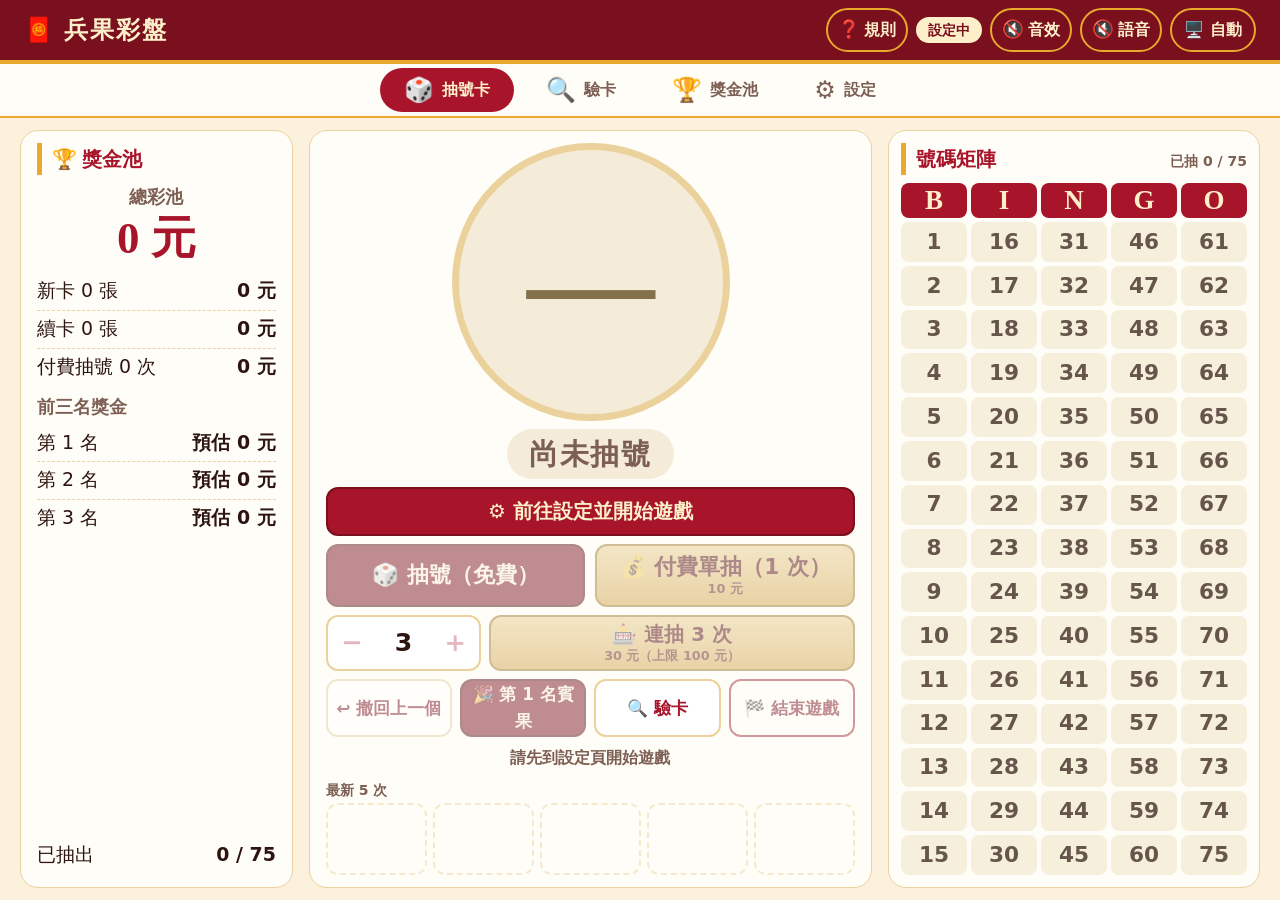
==== index.html @ cf6760c4 "Add files via upload" ====
<!DOCTYPE html>
<html lang="zh-Hant">
<head>
  <meta charset="UTF-8">
  <meta name="viewport" content="width=device-width, initial-scale=1, viewport-fit=cover">
  <meta name="theme-color" content="#8f1124">
  <title>兵果彩盤</title>
  <meta name="description" content="除夕家族聚會用的賓果彩盤：抽號、彩池與獎金一目了然，電視投屏即可使用。">
  <meta property="og:type" content="website">
  <meta property="og:title" content="兵果彩盤">
  <meta property="og:description" content="除夕家族聚會用的賓果彩盤：抽號、彩池與獎金一目了然。">
  <link rel="icon" href="data:image/svg+xml,%3Csvg xmlns=%27http://www.w3.org/2000/svg%27 viewBox=%270 0 100 100%27%3E%3Ctext y=%27.9em%27 font-size=%2790%27%3E%F0%9F%A7%A7%3C/text%3E%3C/svg%3E">
  <link rel="stylesheet" href="css/base.css">
  <link rel="stylesheet" href="css/components.css">
  <link rel="stylesheet" href="css/mobile.css">
  <link rel="stylesheet" href="css/desktop.css">
</head>
<body>
  <div id="boot" class="boot" role="status" aria-live="polite">
    <div class="boot-icon" aria-hidden="true">🧧</div>
    <p id="boot-text">載入中…</p>
  </div>

  <div id="file-warning" class="file-warning" hidden>
    請用 http 伺服器開啟本頁（例如 <code>npx serve</code> 或 <code>python -m http.server</code>），直接雙擊 index.html 無法載入模組。
  </div>

  <header class="app-header">
    <h1 class="brand">🧧 兵果彩盤</h1>
    <div class="header-right">
      <button id="receipt-btn" class="hdr-btn" type="button" hidden aria-label="查看結算收據"><span class="hdr-icon" aria-hidden="true">🧾</span><span class="hdr-text">收據</span></button>
      <button id="rules-btn" class="hdr-btn" type="button" aria-label="規則說明"><span class="hdr-icon" aria-hidden="true">❓</span><span class="hdr-text">規則</span></button>
      <span id="status-badge" class="status-badge" data-status="setup">設定中</span>
      <button id="sound-btn" class="hdr-btn" type="button" aria-pressed="false" aria-label="音效：關閉，點擊開啟"><span class="hdr-icon" aria-hidden="true">🔇</span><span class="hdr-text">音效</span></button>
      <button id="tts-btn" class="hdr-btn" type="button" aria-pressed="false" aria-label="語音：關閉，點擊開啟"><span class="hdr-icon" aria-hidden="true">🔇</span><span class="hdr-text">語音</span></button>
      <button id="layout-btn" class="layout-btn" type="button">🖥️ 自動</button>
    </div>
  </header>

  <main class="app-main">
    <section data-panel="draw" class="panel-draw" aria-label="抽號卡" hidden>
      <div class="col col-center" id="draw-root"></div>
      <div class="col col-left" id="pool-root"></div>
      <div class="col col-right" id="board-root"></div>
    </section>

    <section data-panel="check" aria-label="驗卡" hidden>
      <div id="check-root"></div>
    </section>

    <section data-panel="prize" aria-label="獎金池" hidden>
      <div id="prize-root"></div>
    </section>

    <section data-panel="settings" aria-label="設定" hidden>
      <div id="settings-root"></div>
    </section>
  </main>

  <nav id="tab-bar" class="tab-bar" role="tablist" aria-label="主選單"></nav>

  <noscript><p class="file-warning">本頁需要啟用 JavaScript。</p></noscript>
  <script>
    if (location.protocol === 'file:') document.getElementById('file-warning').hidden = false;
    // 載入狀態：main.js 啟動後會移除 #boot；逾時仍未啟動就提示可能的原因
    setTimeout(function () {
      var boot = document.getElementById('boot');
      if (boot && !boot.hidden) {
        document.getElementById('boot-text').textContent = '載入失敗，請用 http 伺服器開啟並重新整理頁面。';
        boot.classList.add('is-failed');
      }
    }, 6000);
  </script>
  <script type="module" src="js/main.js"></script>
</body>
</html>
---- css/base.css ----
/* 基礎：reset、色票與字級變數 */
:root {
  --red-900: #7a0f1d;
  --red-700: #a8142a;
  --red-500: #d12a3c;
  --gold-500: #e8a92c;
  --gold-300: #f6cf74;
  --gold-100: #fcefc9;
  --paper: #fbf1dc;
  --card: #fffdf7;
  --ink: #2e1410;
  --muted: #7d5f54;
  --line: #ebd29c;
  --ok: #1f7a4d;
  --teal-700: #1f6270; /* 重複號碼 */
  --teal-500: #2a7a86;
  --brown-700: #4a3a34; /* 銘謝惠顧 */

  --radius-lg: 18px;
  --radius-md: 12px;
  --tap: 48px; /* 最小點擊區 */

  --fs-sm: 0.875rem;
  --fs-md: 1rem;
  --fs-lg: 1.25rem;
  --fs-xl: 1.5rem;

  --font-body: "Noto Sans TC", "PingFang TC", "Microsoft JhengHei", system-ui, sans-serif;
  --font-brand: "Noto Serif TC", "Songti TC", "PMingLiU", serif;
}

*, *::before, *::after { box-sizing: border-box; }

html { -webkit-text-size-adjust: 100%; }

body {
  margin: 0;
  background: var(--paper);
  color: var(--ink);
  font-family: var(--font-body);
  font-size: var(--fs-md);
  line-height: 1.6;
  -webkit-tap-highlight-color: transparent;
}

h1, h2, h3, p { margin: 0; }
button, input { font: inherit; color: inherit; }
button { cursor: pointer; }
[hidden] { display: none !important; }

:focus-visible { outline: 3px solid var(--gold-500); outline-offset: 2px; }

@media (prefers-reduced-motion: reduce) {
  * { transition: none !important; animation: none !important; }
}
---- css/components.css ----
/* 元件：卡片、欄位、按鈕、開關、彈窗、提示 */
.card {
  background: var(--card);
  border: 1px solid var(--line);
  border-radius: var(--radius-lg);
  padding: 16px;
  margin-bottom: 14px;
}
.card-title {
  font-size: var(--fs-lg);
  font-family: var(--font-brand);
  font-weight: 700;
  color: var(--red-700);
  margin-bottom: 8px;
  padding-left: 10px;
  border-left: 5px solid var(--gold-500);
}
.card-note { background: var(--gold-100); }
.card-action { background: transparent; border: 0; padding: 0; margin-bottom: 14px; }
.card-action .field-hint { text-align: center; margin-top: 6px; }

/* 欄位 */
.field { margin-top: 14px; }
.field-label {
  display: flex; align-items: center; gap: 8px;
  font-weight: 600; margin-bottom: 6px;
}
.field-hint { font-size: var(--fs-sm); color: var(--muted); margin-top: 4px; }
.field-error { font-size: var(--fs-sm); color: var(--red-500); font-weight: 600; min-height: 0; }
.field-error:not(:empty) { margin-top: 4px; }
.lock-tag {
  font-size: var(--fs-sm); font-weight: 600; color: var(--muted);
  background: #efe3c6; border-radius: 999px; padding: 0 8px;
}

.input {
  width: 100%; min-height: var(--tap);
  padding: 8px 12px;
  background: #fff; border: 2px solid var(--line); border-radius: var(--radius-md);
  font-size: var(--fs-lg); font-variant-numeric: tabular-nums;
}
.input:focus { border-color: var(--red-500); outline: none; }
.input:disabled, .is-locked .input {
  background: #efe9dc; color: #8a7a70; border-style: dashed; cursor: not-allowed;
}

/* 獎金比例 */
.ratio-row { display: flex; align-items: center; gap: 8px; }
.ratio-row .input { text-align: center; min-width: 0; }
.ratio-colon { font-size: var(--fs-xl); font-weight: 700; color: var(--muted); }
.ratio-foot { display: flex; align-items: center; justify-content: space-between; gap: 8px; margin-top: 8px; }
.ratio-sum { font-weight: 700; color: var(--ok); }
.ratio-sum.is-bad { color: var(--red-500); }

/* 開關 */
.switch-row {
  display: flex; align-items: center; justify-content: space-between; gap: 12px;
  min-height: var(--tap); margin-top: 14px; cursor: pointer;
}
.switch-text { display: flex; flex-direction: column; }
.switch-text strong { display: flex; align-items: center; gap: 8px; }
.switch-text small { color: var(--muted); font-size: var(--fs-sm); }
.switch {
  appearance: none; -webkit-appearance: none; flex: none;
  position: relative; width: 56px; height: 32px; margin: 0;
  background: #cdbfa8; border-radius: 999px; transition: background .15s; cursor: inherit;
}
.switch::after {
  content: ""; position: absolute; top: 3px; left: 3px;
  width: 26px; height: 26px; border-radius: 50%; background: #fff; transition: transform .15s;
}
.switch:checked { background: var(--red-500); }
.switch:checked::after { transform: translateX(24px); }
.switch:disabled { opacity: .55; }
.switch-row.is-locked { cursor: not-allowed; }

/* 按鈕 */
.btn {
  display: inline-flex; align-items: center; justify-content: center; gap: 6px;
  min-height: var(--tap); padding: 0 20px;
  border: 2px solid transparent; border-radius: var(--radius-md);
  font-size: var(--fs-lg); font-weight: 700;
}
.btn:active { transform: translateY(1px); }
.btn:disabled { opacity: .5; filter: grayscale(.35); cursor: not-allowed; }
.btn:disabled:active { transform: none; }
.btn-block { width: 100%; }
.btn-small { font-size: var(--fs-md); min-height: var(--tap); padding: 0 14px; }
.btn-primary { background: var(--red-700); color: var(--gold-100); border-color: var(--red-900); }
.btn-secondary { background: #fff; color: var(--red-700); border-color: var(--line); }
.btn-danger { background: var(--red-500); color: #fff; border-color: var(--red-900); }
.btn-danger-outline { background: transparent; color: var(--red-700); border-color: var(--red-500); }

/* 彈窗 */
.modal-overlay {
  position: fixed; inset: 0; z-index: 100;
  display: flex; align-items: center; justify-content: center; padding: 20px;
  background: rgba(46, 20, 16, .6);
}
.modal {
  width: 100%; max-width: 380px;
  background: var(--card); border: 2px solid var(--gold-500); border-radius: var(--radius-lg);
  padding: 20px;
}
.modal-title { font-family: var(--font-brand); font-size: var(--fs-xl); color: var(--red-700); }
.modal-message { margin: 8px 0 18px; }
.modal-actions { display: flex; gap: 10px; }
.modal-actions .btn { flex: 1; padding: 0 8px; }

/* 提示 */
#toast-root {
  position: fixed; left: 0; right: 0; z-index: 200;
  bottom: calc(84px + env(safe-area-inset-bottom));
  display: flex; flex-direction: column; align-items: center; gap: 8px; pointer-events: none;
}
.toast {
  max-width: calc(100% - 32px); padding: 10px 16px; border-radius: 999px;
  background: var(--ink); color: #fff; font-weight: 600; font-size: var(--fs-sm);
}
.toast-error { background: var(--red-700); }

/* 佔位畫面 */
.placeholder { text-align: center; padding: 48px 16px; }
.placeholder-icon { font-size: 3rem; line-height: 1.2; }
.placeholder-title { font-family: var(--font-brand); font-size: var(--fs-xl); font-weight: 700; color: var(--red-700); }
.placeholder-note { color: var(--muted); }

/* 共用（獎金池分頁使用） */
.draw-card { text-align: center; }
.ball-caption { font-weight: 700; color: var(--muted); }
.stat-row { display: flex; flex-wrap: wrap; justify-content: center; gap: 6px 14px; margin-top: 10px; font-size: var(--fs-sm); font-weight: 600; }
.btn-row { display: flex; align-items: center; gap: 8px; margin-top: 10px; }
.btn-row .btn { flex: 1; padding: 0 8px; font-size: var(--fs-md); }
.batch-input { width: 80px; flex: none; text-align: center; }
.batch-label { font-weight: 600; }
.history-list { list-style: none; margin: 0; padding: 0; max-height: 40vh; overflow-y: auto; }
.history-item { display: flex; align-items: center; gap: 10px; min-height: 40px; border-bottom: 1px dashed var(--line); }
.history-seq { color: var(--muted); min-width: 3em; font-variant-numeric: tabular-nums; }
.history-repeat strong, .history-blank strong { color: var(--muted); }

/* 獎金池（階段 3 簡易版） */
.pool-amount { font-family: var(--font-brand); font-size: 2.5rem; font-weight: 900; color: var(--red-700); line-height: 1.3; }
.prize-row { display: flex; justify-content: space-between; align-items: center; min-height: 44px; border-bottom: 1px dashed var(--line); font-size: var(--fs-lg); }
.prize-row:last-child { border-bottom: 0; }
.sub-title { font-size: var(--fs-md); color: var(--muted); margin-top: 14px; }

/* ===== 階段 4：抽號卡 ===== */
.draw-panel {
  display: flex; flex-direction: column; gap: 12px;
  background: var(--card); border: 1px solid var(--line); border-radius: var(--radius-lg);
  padding: 16px; margin-bottom: 14px; min-height: 0;
}

/* 大號碼區：stage 為尺寸容器，球的直徑 = 容器短邊 */
.stage {
  display: grid; place-items: center;
  height: min(64vw, 280px);
  container-type: size;
}
.ball-xl {
  width: 40vmin; height: 40vmin; /* 不支援容器單位時的備援 */
  display: flex; flex-direction: column; align-items: center; justify-content: center;
  border-radius: 50%; border: 6px solid var(--red-700);
  font-family: var(--font-brand); font-weight: 900; color: var(--red-900);
  font-size: 20vmin; line-height: 1;
  background: radial-gradient(circle at 35% 30%, #fff6d6, var(--gold-300) 60%, var(--gold-500));
  box-shadow: 0 6px 0 var(--red-900), 0 0 28px rgba(232, 169, 44, .55);
  user-select: none;
}
@supports (container-type: size) {
  .ball-xl {
    --d: min(100cqw, 100cqh);
    width: var(--d); height: var(--d);
    font-size: calc(var(--d) * .46);
    border-width: calc(var(--d) * .028);
  }
}
.ball-letter { font-size: .3em; letter-spacing: .12em; color: var(--red-700); line-height: 1; margin-bottom: .04em; }
.ball-num { line-height: .95; font-variant-numeric: tabular-nums; }
.ball-word { font-size: .5em; line-height: 1.2; letter-spacing: .06em; text-align: center; }

.ball-xl[data-kind="none"] { background: #f4ecd9; border-color: var(--line); color: #85704c; box-shadow: none; }
/* 重複號碼：青藍色＋虛線外框，與新號明顯不同 */
.ball-xl[data-kind="repeat"] {
  background: radial-gradient(circle at 35% 30%, #e9f6f8, #a5d3da 60%, #5aa3ae);
  border-color: var(--teal-700); border-style: dashed; color: #124852;
  box-shadow: 0 6px 0 var(--teal-700), 0 0 24px rgba(42, 122, 134, .4);
}
.ball-xl[data-kind="repeat"] .ball-letter { color: var(--teal-700); }
/* 銘謝惠顧：深褐色，不顯示號碼 */
.ball-xl[data-kind="blank"] {
  background: radial-gradient(circle at 35% 30%, #86746b, var(--brown-700) 70%);
  border-color: var(--ink); color: #f6e7cf;
  box-shadow: 0 6px 0 var(--ink), 0 0 20px rgba(46, 20, 16, .35);
}
.ball-xl { will-change: transform; }
.ball-xl.is-pop { animation: ball-pop .75s cubic-bezier(.25, 1, .4, 1); }
@keyframes ball-pop { /* 翻牌（繞 Y 軸）＋彈跳 */
  0% { transform: perspective(700px) rotateY(-90deg) scale(.55); opacity: .2; }
  50% { transform: perspective(700px) rotateY(10deg) scale(1.14); opacity: 1; }
  72% { transform: perspective(700px) rotateY(-4deg) scale(.95); }
  88% { transform: perspective(700px) rotateY(0) scale(1.03); }
  100% { transform: none; opacity: 1; }
}

.ball-caption-xl {
  align-self: center; padding: 2px 22px; border-radius: 999px; white-space: nowrap;
  font-size: 1.25rem; font-weight: 900; letter-spacing: .06em;
  color: var(--muted); background: #f4ecd9;
}
.ball-caption-xl[data-kind="new"] { color: var(--red-900); background: var(--gold-300); }
.ball-caption-xl[data-kind="repeat"] { color: #fff; background: var(--teal-700); }
.ball-caption-xl[data-kind="blank"] { color: #f6e7cf; background: var(--brown-700); }

.draw-actions { display: grid; grid-template-columns: 1fr; gap: 10px; }
.btn-xl {
  flex-direction: column; gap: 0; line-height: 1.25;
  min-height: 72px; font-size: 1.35rem; padding: 6px 12px;
}
.btn-gold { background: linear-gradient(var(--gold-300), var(--gold-500)); color: var(--red-900); border-color: #b57d10; }
.btn-sub { font-size: .8rem; font-weight: 600; opacity: .85; }
.draw-hint { min-height: 1.6em; text-align: center; font-weight: 700; color: var(--muted); }
.draw-hint.is-warn { color: var(--red-500); }

/* 走馬燈：最新在最左，固定 5 格 */
.ticker-title { font-size: var(--fs-sm); font-weight: 700; color: var(--muted); margin-bottom: 4px; }
.ticker { display: grid; grid-template-columns: repeat(5, minmax(0, 1fr)); gap: 6px; }
.chip {
  display: flex; flex-direction: column; align-items: center; justify-content: center; gap: 1px;
  min-height: clamp(70px, 10vh, 120px); padding: 4px 2px; text-align: center;
  background: #fff; border: 2px solid var(--line); border-radius: var(--radius-md);
}
.chip-num { font-family: var(--font-brand); font-weight: 900; font-size: clamp(1.25rem, 3.4vh, 2.6rem); line-height: 1.1; color: var(--red-900); font-variant-numeric: tabular-nums; }
.chip-tag { font-size: .8rem; font-weight: 700; color: var(--muted); white-space: nowrap; }
.chip-paid { font-size: .76rem; font-weight: 700; padding: 0 6px; border-radius: 999px; background: var(--gold-300); color: var(--red-900); }
.chip-new { background: var(--gold-100); border-color: var(--gold-500); }
.chip-repeat { background: #e3f1f3; border-color: var(--teal-500); border-style: dashed; }
.chip-repeat .chip-num, .chip-repeat .chip-tag { color: var(--teal-700); }
.chip-blank { background: var(--brown-700); border-color: var(--ink); }
.chip-blank .chip-num, .chip-blank .chip-tag { color: #f6e7cf; }
.chip.is-newest { border-color: var(--red-700); border-width: 3px; box-shadow: 0 0 0 3px rgba(209, 42, 60, .18); }
.chip.is-fresh { animation: chip-in .4s ease-out; }
.chip.is-empty { background: transparent; border-style: dashed; opacity: .45; }
@keyframes chip-in {
  from { transform: translateX(-28px); opacity: 0; }
  to { transform: none; opacity: 1; }
}

/* 獎金池（手機分頁與電腦左欄共用） */
.prize-card { margin-bottom: 14px; }
.pool-label { font-weight: 700; color: var(--muted); text-align: center; }
.pool-main { text-align: center; padding: 4px 0 8px; }
.pool-amount-xl { font-size: clamp(2rem, 6vh, 4rem); word-break: keep-all; }
.pr-group { margin-top: 4px; }
.pr-row {
  display: flex; flex-wrap: wrap; justify-content: space-between; align-items: baseline; column-gap: 8px;
  min-height: 36px; padding: 2px 0; border-bottom: 1px dashed var(--line); font-size: var(--fs-md);
}
.pr-group .pr-row:last-child { border-bottom: 0; }
.pr-value { font-variant-numeric: tabular-nums; margin-left: auto; }
.pr-row.is-declared { color: var(--red-700); }
.pr-row.is-merged { color: var(--muted); }
.pr-foot { margin-top: 6px; }
.prize-card .sub-title { margin-top: 10px; font-weight: 700; }

/* 右欄：1~75 矩陣 */
.board-wrap {
  background: var(--card); border: 1px solid var(--line); border-radius: var(--radius-lg);
  padding: 12px; margin-bottom: 14px; display: flex; flex-direction: column; min-height: 0;
}
.board-title { display: flex; align-items: baseline; justify-content: space-between; gap: 8px; font-size: var(--fs-lg); font-family: var(--font-brand); color: var(--red-700); margin-bottom: 8px; padding-left: 10px; border-left: 5px solid var(--gold-500); }
.board {
  display: grid; grid-template-columns: repeat(5, minmax(0, 1fr));
  grid-template-rows: auto repeat(15, 36px); gap: 4px; flex: 1; min-height: 0;
}
.board-head {
  display: flex; align-items: center; justify-content: center;
  background: var(--red-700); color: var(--gold-100); border-radius: 8px;
  font-family: var(--font-brand); font-weight: 900; font-size: var(--fs-xl); line-height: 1.5;
}
.board-cell {
  display: flex; align-items: center; justify-content: center;
  border-radius: 8px; border: 2px solid transparent;
  background: #f6efdc; color: #66554a; font-weight: 700; font-size: var(--fs-md);
  font-variant-numeric: tabular-nums;
}
.board-cell.is-drawn {
  background: linear-gradient(var(--gold-300), var(--gold-500)); color: var(--red-900);
  border-color: #b57d10; font-weight: 900;
}
.board-cell.is-latest {
  position: relative; z-index: 1; transform: scale(1.18);
  border-color: var(--red-700); background: var(--red-700); color: #fff;
  animation: latest-pulse 1s ease-in-out infinite alternate;
}
.board-cell.is-repeat { outline: 3px dashed var(--teal-500); outline-offset: 1px; }
@keyframes latest-pulse {
  from { box-shadow: 0 0 0 0 rgba(209, 42, 60, .55); }
  to { box-shadow: 0 0 14px 4px rgba(209, 42, 60, .55); }
}

/* ===== 階段 5：連抽、操作列、彈窗內元件、驗卡 ===== */
.batch-row { display: grid; grid-template-columns: auto 1fr; gap: 8px; align-items: stretch; }
.stepper {
  display: flex; align-items: center; background: #fff;
  border: 2px solid var(--line); border-radius: var(--radius-md); overflow: hidden;
}
.stepper button {
  width: 48px; min-height: 48px; height: 100%; border: 0; background: transparent;
  font-size: 1.6rem; font-weight: 900; color: var(--red-700); line-height: 1;
}
.stepper button:active:not(:disabled) { background: var(--gold-100); }
.stepper button:disabled { opacity: .3; cursor: not-allowed; }
.stepper-value { min-width: 2.2em; text-align: center; font-size: 1.5rem; font-weight: 900; font-variant-numeric: tabular-nums; }
.btn-batch { flex-direction: column; gap: 0; line-height: 1.25; min-height: 56px; font-size: 1.15rem; padding: 4px 8px; }
.draw-tools { display: grid; grid-template-columns: 1fr 1fr; gap: 8px; }
.btn-tool { min-height: 52px; font-size: 1rem; padding: 0 8px; }
.draw-tools .btn-end { grid-column: 1 / -1; }
.btn-check-modal { display: none; } /* 手機已有「驗卡」分頁；電腦版才在抽號頁提供彈窗 */

.modal-body { margin: 8px 0 18px; }
.modal-wide { max-width: 560px; }
.rank-registered { list-style: none; margin: 0 0 10px; padding: 0; font-weight: 600; color: var(--red-700); }
.rank-registered li { padding: 2px 0; }

.check-form { display: flex; gap: 8px; align-items: center; }
.check-input { flex: 1; min-width: 0; }
.check-summary { margin-top: 10px; font-weight: 700; color: var(--red-700); min-height: 1.6em; }
.check-list { list-style: none; margin: 6px 0 0; padding: 0; max-height: 50vh; overflow-y: auto; }
.check-empty { color: var(--muted); padding: 10px 0; }
.check-row {
  display: flex; align-items: center; gap: 10px; min-height: 48px; padding: 4px 10px; margin-bottom: 6px;
  border-radius: var(--radius-md); border: 2px solid var(--line); background: #fff;
}
.check-icon { font-size: 1.3rem; }
.check-num { font-family: var(--font-brand); font-size: 1.4rem; min-width: 3.4em; font-variant-numeric: tabular-nums; }
.check-text { font-weight: 600; }
.check-row.is-hit { background: var(--gold-100); border-color: var(--gold-500); }
.check-row.is-miss { color: var(--muted); }
.check-row.is-invalid { background: #fdeaea; border-color: var(--red-500); color: var(--red-700); }

/* ===== 階段 6：標題列開關、動畫、慶祝、載入狀態 ===== */
.hdr-btn {
  display: inline-flex; align-items: center; justify-content: center; gap: 4px;
  min-width: 44px; min-height: 40px; padding: 0 10px; border-radius: 999px; white-space: nowrap;
  border: 2px solid var(--gold-500); background: transparent; color: var(--gold-100);
  font-size: var(--fs-sm); font-weight: 700;
}
.hdr-btn:active { background: rgba(232, 169, 44, .25); }
.hdr-btn[data-on="true"] { background: var(--gold-500); color: var(--red-900); }
.hdr-icon { font-size: 1.1rem; line-height: 1; }

/* 矩陣：已抽數量與最新一顆的閃爍 */
.board-count { font-family: var(--font-body); font-size: var(--fs-sm); font-weight: 700; color: var(--muted); font-variant-numeric: tabular-nums; }
.board-cell.is-flash { position: relative; z-index: 2; animation: cell-flash .3s ease-in-out 4; }
.board-cell.is-latest.is-flash { animation: cell-flash .3s ease-in-out 4, latest-pulse 1s ease-in-out 1.2s infinite alternate; }
@keyframes cell-flash {
  0%, 100% { transform: scale(1.18); background: var(--red-700); color: #fff; }
  50% { transform: scale(1.42); background: #fff; color: var(--red-700); box-shadow: 0 0 18px 6px rgba(255, 255, 255, .9); }
}

/* 空狀態：尚未開始時的前往設定按鈕 */
.btn-goto { min-height: 56px; }

/* 賓果慶祝：紅包與彩帶（只用 transform／opacity，連抽時也不卡） */
.celebrate { position: fixed; inset: 0; z-index: 150; pointer-events: none; overflow: hidden; }
.celebrate-banner {
  position: absolute; left: 50%; top: 36%; transform: translate(-50%, -50%);
  display: flex; flex-direction: column; align-items: center; gap: 2px;
  max-width: calc(100vw - 32px); padding: .25em 1.1em; border-radius: 28px; text-align: center;
  background: linear-gradient(var(--gold-300), var(--gold-500)); color: var(--red-900);
  border: 4px solid var(--red-700); box-shadow: 0 8px 0 var(--red-900), 0 0 48px rgba(232, 169, 44, .85);
  font-family: var(--font-brand); line-height: 1.25;
  animation: banner-in .6s cubic-bezier(.2, 1.4, .4, 1) both, banner-out .4s ease-in 3.7s forwards;
}
.celebrate-banner strong { font-size: clamp(1.8rem, 7vw, 4.5rem); font-weight: 900; letter-spacing: .06em; }
.celebrate-banner small { font-size: clamp(1rem, 2.8vw, 1.8rem); font-weight: 700; }
.celebrate.is-static .celebrate-banner { animation: none; }
@keyframes banner-in { from { transform: translate(-50%, -50%) scale(.3); opacity: 0; } to { transform: translate(-50%, -50%) scale(1); opacity: 1; } }
@keyframes banner-out { to { transform: translate(-50%, -50%) scale(.9); opacity: 0; } }

.confetti { position: absolute; top: -5vh; left: var(--x); width: 10px; height: 16px; will-change: transform; animation: confetti-fall var(--dur) linear var(--delay) both; }
.confetti.c0 { background: #d12a3c; }
.confetti.c1 { background: #e8a92c; }
.confetti.c2 { background: #fcefc9; }
.confetti.c3 { background: #f6cf74; }
.confetti.c4 { background: #ffffff; border-radius: 50%; width: 12px; height: 12px; }
@keyframes confetti-fall {
  from { transform: translate3d(0, 0, 0) rotate(0); }
  to { transform: translate3d(0, 112vh, 0) rotate(var(--rot)); }
}
.envelope { position: absolute; top: -12vh; left: var(--x); font-size: clamp(2rem, 4.5vw, 3.4rem); will-change: transform; animation: envelope-fall var(--dur) ease-in var(--delay) both; }
@keyframes envelope-fall {
  0% { transform: translate3d(0, 0, 0) rotate(-14deg); }
  50% { transform: translate3d(2vw, 55vh, 0) rotate(14deg); }
  100% { transform: translate3d(-2vw, 118vh, 0) rotate(-14deg); }
}

/* 載入狀態 */
.boot {
  position: fixed; inset: 0; z-index: 300; display: flex; flex-direction: column; align-items: center; justify-content: center; gap: 12px;
  background: var(--paper); color: var(--red-700); font-family: var(--font-brand); font-size: var(--fs-lg); font-weight: 700; text-align: center; padding: 24px;
}
.boot-icon { font-size: 4rem; line-height: 1; animation: boot-spin 1.2s ease-in-out infinite; }
.boot.is-failed .boot-icon { animation: none; opacity: .6; }
@keyframes boot-spin { 0%, 100% { transform: perspective(300px) rotateY(0); } 50% { transform: perspective(300px) rotateY(180deg); } }

/* ===== 階段 7：結算收據、規則說明、列印 ===== */
.receipt-overlay {
  position: fixed; inset: 0; z-index: 90; display: flex; flex-direction: column;
  background: var(--paper);
}
.receipt-scroll { flex: 1; overflow-y: auto; padding: 16px 14px; }
.receipt {
  max-width: 560px; margin: 0 auto; padding: 22px 20px;
  background: var(--card); border: 3px double var(--gold-500); border-radius: var(--radius-lg);
}
.rc-title { font-family: var(--font-brand); font-size: 1.8rem; color: var(--red-700); text-align: center; }
.rc-sub { text-align: center; color: var(--muted); font-size: var(--fs-sm); margin: 4px 0 14px; }
.rc-sec { padding: 12px 0; border-top: 2px dashed var(--line); }
.rc-h { font-size: var(--fs-lg); color: var(--red-900); margin-bottom: 6px; }
.rc-total { display: flex; justify-content: space-between; align-items: baseline; font-size: var(--fs-xl); margin-bottom: 6px; }
.rc-total strong { font-size: 2rem; color: var(--red-700); font-variant-numeric: tabular-nums; }
.rc-row { display: flex; justify-content: space-between; gap: 12px; padding: 5px 0; font-size: var(--fs-lg); }
.rc-value { font-variant-numeric: tabular-nums; white-space: nowrap; }
.rc-row.is-prize .rc-value { color: var(--red-700); }
.rc-row.is-none { color: var(--muted); }
.rc-row.is-sum { border-top: 1px solid var(--line); margin-top: 4px; padding-top: 8px; }
.receipt-actions {
  display: flex; flex-wrap: wrap; gap: 8px; justify-content: center;
  padding: 10px 12px calc(10px + env(safe-area-inset-bottom));
  background: var(--card); border-top: 2px solid var(--gold-500);
}
.receipt-actions .btn { flex: 1 1 140px; padding: 0 10px; }

.rules-sec { margin-bottom: 12px; }
.rules-h { font-size: var(--fs-lg); color: var(--red-700); }
.rules-sec p { margin-top: 3px; }
.rules-note { padding: 10px 12px; background: var(--gold-100); border-radius: var(--radius-md); font-weight: 700; color: var(--red-900); }
.modal-wide .modal-body { max-height: 60vh; overflow-y: auto; }

@media print {
  @page { margin: 12mm; }
  body { background: #fff; }
  body > *:not(.receipt-overlay) { display: none !important; }
  .receipt-overlay { position: static; display: block; background: #fff; }
  .receipt-scroll { overflow: visible; padding: 0; }
  .receipt { max-width: none; border: 2px solid #000; break-inside: avoid; }
  .receipt-actions { display: none !important; }
  .rc-row, .rc-total { font-size: 14pt; }
  .rc-title { font-size: 22pt; }
}
---- css/mobile.css ----
/* 手機 App 風格：頂部標題列、內容區、底部固定 4 分頁 */
.app-header {
  position: sticky; top: 0; z-index: 20;
  display: flex; align-items: center; justify-content: space-between;
  padding: calc(10px + env(safe-area-inset-top)) 16px 10px;
  background: var(--red-900); color: var(--gold-100);
  border-bottom: 4px solid var(--gold-500);
}
.brand { font-family: var(--font-brand); font-size: var(--fs-lg); font-weight: 900; letter-spacing: .08em; }
.status-badge {
  font-size: var(--fs-sm); font-weight: 700;
  padding: 2px 12px; border-radius: 999px;
  background: var(--gold-100); color: var(--red-900);
}
.status-badge[data-status="playing"] { background: var(--gold-500); }
.status-badge[data-status="ended"] { background: #cdbfa8; }

.app-main {
  max-width: 640px; margin: 0 auto;
  padding: 14px 14px calc(88px + env(safe-area-inset-bottom));
}

.tab-bar {
  position: fixed; left: 0; right: 0; bottom: 0; z-index: 30;
  display: grid; grid-template-columns: repeat(4, 1fr);
  padding-bottom: env(safe-area-inset-bottom);
  background: var(--card); border-top: 2px solid var(--gold-500);
}
.tab-btn {
  display: flex; flex-direction: column; align-items: center; justify-content: center; gap: 2px;
  min-height: 64px; padding: 6px 0;
  background: transparent; border: 0; color: var(--muted);
}
.tab-icon { font-size: 1.5rem; line-height: 1; }
.tab-label { font-size: var(--fs-sm); font-weight: 600; }
.tab-btn.is-active { color: var(--red-700); background: var(--gold-100); box-shadow: inset 0 3px 0 var(--red-700); }

.file-warning {
  margin: 0; padding: 12px 16px; background: var(--gold-300); color: var(--red-900); font-weight: 600;
}

.header-right { display: flex; align-items: center; gap: 8px; }
.layout-btn {
  min-height: 40px; padding: 0 12px; border-radius: 999px; white-space: nowrap;
  border: 2px solid var(--gold-500); background: transparent; color: var(--gold-100);
  font-size: var(--fs-sm); font-weight: 700;
}
.layout-btn:active { background: rgba(232, 169, 44, .25); }

/* 抽號分頁（手機）：抽號卡 → 矩陣，單欄往下排；獎金池在自己的分頁（左欄只在電腦版顯示） */
.panel-draw { display: flex; flex-direction: column; }
.col-center { order: 1; }
.col-left { display: none; }
.col-right { order: 2; }

/* 窄螢幕：標題列單行不換行；開關改為「圖示＋小字」直式排列 */
.brand, .status-badge { white-space: nowrap; }
@media (max-width: 520px) {
  .app-header { padding-left: 10px; padding-right: 10px; }
  .brand { font-size: 1.05rem; letter-spacing: .03em; }
  .header-right { gap: 5px; }
  .hdr-btn { flex-direction: column; gap: 0; padding: 0 6px; line-height: 1.1; }
  .hdr-text { font-size: .62rem; }
  .layout-btn { padding: 0 9px; }
  .status-badge { padding: 0 8px; font-size: .75rem; }
}
/* 更窄（≤400px）：狀態徽章縮成兩個字，完整文字仍保留給讀屏軟體 */
@media (max-width: 400px) {
  .status-badge { font-size: 0; padding: 0 8px; }
  .status-badge::before { font-size: .75rem; content: '設定'; }
  .status-badge[data-status="playing"]::before { content: '進行'; }
  .status-badge[data-status="ended"]::before { content: '結束'; }
}

/* 階段 7：頂部按鈕變多（規則、收據），≤430px 時按鈕列移到標題下方，避免橫向溢出 */
@media (max-width: 430px) {
  .app-header { flex-wrap: wrap; row-gap: 6px; }
  .header-right { width: 100%; justify-content: space-between; }
}
---- css/desktop.css ----
/* 電腦三欄免滾動版面：html[data-layout="desktop"]（由 layout-switch.js 設定）。
   ≥1024px 的「自動」模式、或手動選「電腦」時生效；整頁高度鎖在 100vh 內。 */
html[data-layout="desktop"] body {
  display: grid;
  grid-template-rows: auto auto minmax(0, 1fr);
  grid-template-areas: "hd" "nav" "mn";
  height: 100vh; height: 100dvh; overflow: hidden;
}
html[data-layout="desktop"] .app-header { grid-area: hd; position: static; padding: 8px 24px; }
html[data-layout="desktop"] .brand { font-size: var(--fs-xl); }

/* 分頁列移到上方，改橫向 */
html[data-layout="desktop"] .tab-bar {
  grid-area: nav; position: static; z-index: auto;
  display: flex; justify-content: center; gap: 8px;
  padding: 4px 16px; border-top: 0; border-bottom: 2px solid var(--gold-500);
}
html[data-layout="desktop"] .tab-btn {
  flex-direction: row; gap: 8px; min-height: 44px; padding: 0 24px; border-radius: 999px;
}
html[data-layout="desktop"] .tab-btn.is-active { background: var(--red-700); color: var(--gold-100); box-shadow: none; }
html[data-layout="desktop"] .tab-label { font-size: var(--fs-md); }

html[data-layout="desktop"] .app-main {
  grid-area: mn; max-width: none; margin: 0; padding: 12px 20px; min-height: 0; overflow: hidden;
}
html[data-layout="desktop"] #toast-root { bottom: 24px; }

/* 抽號分頁：左 獎金池｜中 大號碼＋走馬燈｜右 矩陣 */
html[data-layout="desktop"] .panel-draw {
  display: grid; height: 100%; gap: 16px;
  grid-template-columns: minmax(220px, 22%) minmax(0, 1fr) minmax(300px, 30%);
  grid-template-areas: "left center right";
}
html[data-layout="desktop"] .col { min-height: 0; order: 0; }
html[data-layout="desktop"] .col-left { grid-area: left; display: block; }
html[data-layout="desktop"] .col-center { grid-area: center; }
html[data-layout="desktop"] .col-right { grid-area: right; }

html[data-layout="desktop"] .draw-panel,
html[data-layout="desktop"] .board-wrap,
html[data-layout="desktop"] .prize-card { height: 100%; margin-bottom: 0; }

/* 中欄：球吃掉剩餘高度，其餘控制項壓縮以維持免滾動 */
html[data-layout="desktop"] .ball-caption-xl { font-size: clamp(1.1rem, 3.2vh, 2rem); }
html[data-layout="desktop"] .draw-panel { gap: 8px; padding: 12px 16px; }
html[data-layout="desktop"] .stage { flex: 1 1 0; height: auto; min-height: 0; }
html[data-layout="desktop"] .draw-actions { grid-template-columns: 1fr 1fr; }
html[data-layout="desktop"] .btn-xl { min-height: clamp(50px, 7vh, 88px); font-size: clamp(1.05rem, 2.4vh, 1.8rem); }
html[data-layout="desktop"] .batch-row .stepper button { min-height: clamp(40px, 5.8vh, 56px); }
html[data-layout="desktop"] .stepper-value { font-size: clamp(1.2rem, 2.8vh, 1.8rem); }
html[data-layout="desktop"] .btn-batch { min-height: clamp(44px, 6vh, 62px); font-size: clamp(1rem, 2.2vh, 1.4rem); }
html[data-layout="desktop"] .draw-tools { grid-template-columns: repeat(4, 1fr); }
html[data-layout="desktop"] .draw-tools .btn-end { grid-column: auto; }
html[data-layout="desktop"] .btn-tool { min-height: clamp(38px, 5.2vh, 52px); font-size: clamp(.85rem, 1.9vh, 1.05rem); padding: 0 4px; }
html[data-layout="desktop"] .btn-check-modal { display: inline-flex; }
html[data-layout="desktop"] .draw-hint { min-height: 0; }
html[data-layout="desktop"] .chip { min-height: clamp(56px, 8vh, 100px); }
html[data-layout="desktop"] .ticker-title { margin-bottom: 2px; }
html[data-layout="desktop"] .chip-tag { font-size: clamp(.8rem, 1.9vh, 1.15rem); }
html[data-layout="desktop"] .chip-paid { font-size: clamp(.76rem, 1.7vh, 1rem); }
html[data-layout="desktop"] .btn-goto { min-height: clamp(40px, 5.5vh, 56px); }
html[data-layout="desktop"] .hdr-btn, html[data-layout="desktop"] .layout-btn { min-height: 44px; font-size: var(--fs-md); }

/* 左欄：獎金池，字級與列高隨視窗高度縮放，維持免滾動 */
html[data-layout="desktop"] .prize-card { display: flex; flex-direction: column; padding: 12px 16px; overflow: hidden; }
html[data-layout="desktop"] .pool-main { padding: 0 0 4px; }
html[data-layout="desktop"] .pool-label { font-size: clamp(.9rem, 2vh, 1.1rem); }
html[data-layout="desktop"] .pool-amount-xl { font-size: clamp(1.8rem, 5vh, 3.4rem); line-height: 1.2; }
html[data-layout="desktop"] .pr-row { min-height: clamp(28px, 4.2vh, 40px); font-size: clamp(.85rem, 2.1vh, 1.2rem); }
html[data-layout="desktop"] .prize-card .sub-title { margin-top: 6px; font-size: clamp(.85rem, 2vh, 1.1rem); }
html[data-layout="desktop"] .pr-foot { margin-top: auto; }

/* 右欄：15 列均分高度，字級隨視窗高度縮放 */
html[data-layout="desktop"] .board { grid-template-rows: auto repeat(15, minmax(0, 1fr)); }
html[data-layout="desktop"] .board-cell { font-size: clamp(.85rem, 2.4vh, 1.8rem); }
html[data-layout="desktop"] .board-head { font-size: clamp(1.1rem, 3vh, 2rem); line-height: 1.3; }

/* 其他分頁（驗卡、獎金池、設定）：置中、內容過長時只在內容區捲動 */
html[data-layout="desktop"] [data-panel]:not(.panel-draw) {
  height: 100%; overflow-y: auto; max-width: 820px; margin: 0 auto;
}
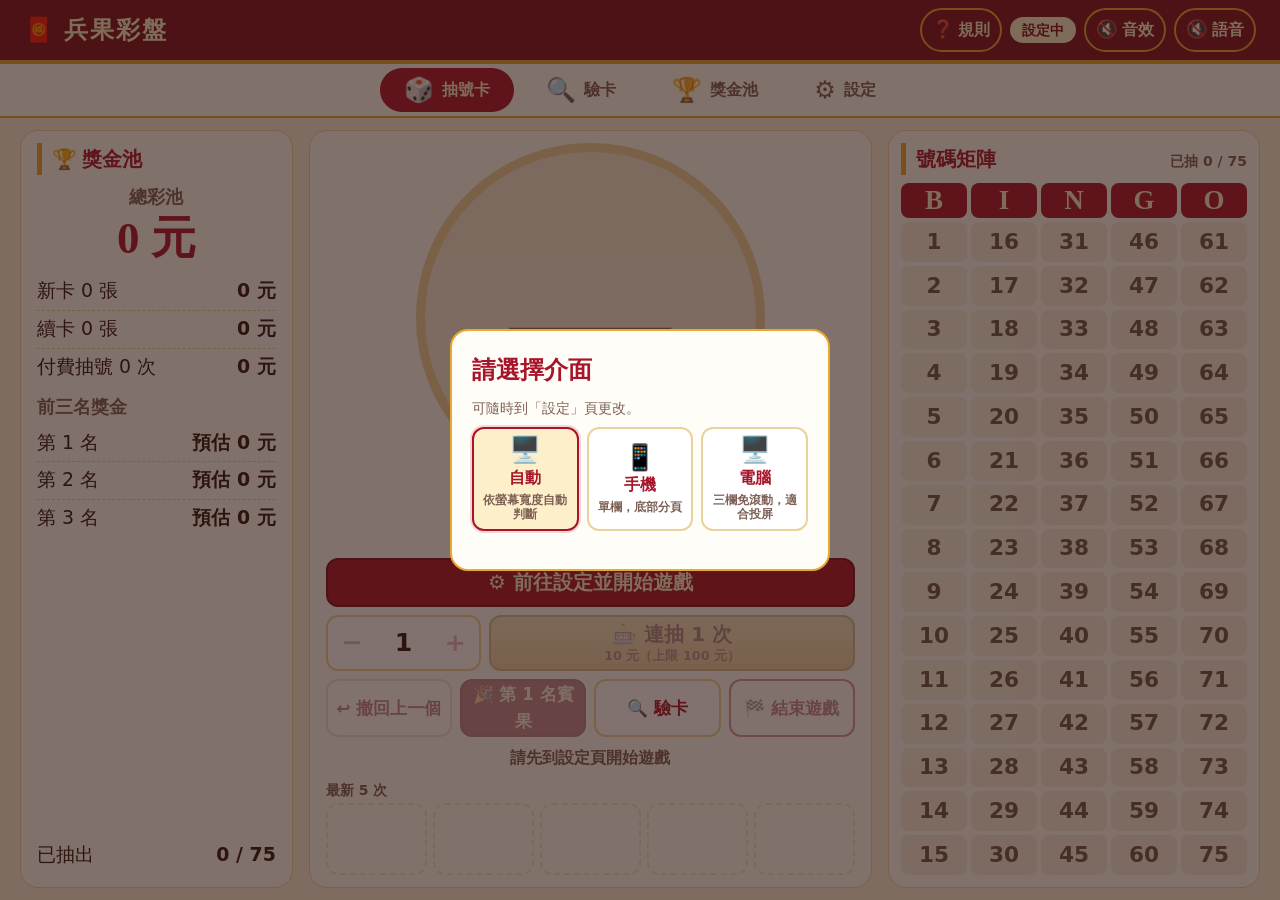
==== commit 20197099: "Add files via upload" ====
--- a/index.html
+++ b/index.html
@@ -33,7 +33,6 @@
       <span id="status-badge" class="status-badge" data-status="setup">設定中</span>
       <button id="sound-btn" class="hdr-btn" type="button" aria-pressed="false" aria-label="音效：關閉，點擊開啟"><span class="hdr-icon" aria-hidden="true">🔇</span><span class="hdr-text">音效</span></button>
       <button id="tts-btn" class="hdr-btn" type="button" aria-pressed="false" aria-label="語音：關閉，點擊開啟"><span class="hdr-icon" aria-hidden="true">🔇</span><span class="hdr-text">語音</span></button>
-      <button id="layout-btn" class="layout-btn" type="button">🖥️ 自動</button>
     </div>
   </header>
 
--- a/css/components.css
+++ b/css/components.css
@@ -212,11 +212,6 @@
 .ball-caption-xl[data-kind="repeat"] { color: #fff; background: var(--teal-700); }
 .ball-caption-xl[data-kind="blank"] { color: #f6e7cf; background: var(--brown-700); }
 
-.draw-actions { display: grid; grid-template-columns: 1fr; gap: 10px; }
-.btn-xl {
-  flex-direction: column; gap: 0; line-height: 1.25;
-  min-height: 72px; font-size: 1.35rem; padding: 6px 12px;
-}
 .btn-gold { background: linear-gradient(var(--gold-300), var(--gold-500)); color: var(--red-900); border-color: #b57d10; }
 .btn-sub { font-size: .8rem; font-weight: 600; opacity: .85; }
 .draw-hint { min-height: 1.6em; text-align: center; font-weight: 700; color: var(--muted); }
@@ -232,7 +227,6 @@
 }
 .chip-num { font-family: var(--font-brand); font-weight: 900; font-size: clamp(1.25rem, 3.4vh, 2.6rem); line-height: 1.1; color: var(--red-900); font-variant-numeric: tabular-nums; }
 .chip-tag { font-size: .8rem; font-weight: 700; color: var(--muted); white-space: nowrap; }
-.chip-paid { font-size: .76rem; font-weight: 700; padding: 0 6px; border-radius: 999px; background: var(--gold-300); color: var(--red-900); }
 .chip-new { background: var(--gold-100); border-color: var(--gold-500); }
 .chip-repeat { background: #e3f1f3; border-color: var(--teal-500); border-style: dashed; }
 .chip-repeat .chip-num, .chip-repeat .chip-tag { color: var(--teal-700); }
@@ -439,14 +433,23 @@
 .rules-note { padding: 10px 12px; background: var(--gold-100); border-radius: var(--radius-md); font-weight: 700; color: var(--red-900); }
 .modal-wide .modal-body { max-height: 60vh; overflow-y: auto; }
 
-@media print {
-  @page { margin: 12mm; }
-  body { background: #fff; }
-  body > *:not(.receipt-overlay) { display: none !important; }
-  .receipt-overlay { position: static; display: block; background: #fff; }
-  .receipt-scroll { overflow: visible; padding: 0; }
-  .receipt { max-width: none; border: 2px solid #000; break-inside: avoid; }
-  .receipt-actions { display: none !important; }
-  .rc-row, .rc-total { font-size: 14pt; }
-  .rc-title { font-size: 22pt; }
-}
+/* ===== 介面選擇（進站視窗＋設定頁）、連抽結果視窗 ===== */
+.layout-opts { display: grid; grid-template-columns: repeat(3, minmax(0, 1fr)); gap: 8px; margin-top: 8px; }
+.layout-opt {
+  display: flex; flex-direction: column; align-items: center; justify-content: center; gap: 2px;
+  min-height: 92px; padding: 8px 4px; text-align: center;
+  background: #fff; color: var(--red-700); border: 2px solid var(--line); border-radius: var(--radius-md);
+  font-weight: 700;
+}
+.layout-opt-icon { font-size: 1.6rem; line-height: 1; }
+.layout-opt-text { font-size: var(--fs-md); font-weight: 900; }
+.layout-opt-desc { font-size: .72rem; font-weight: 600; color: var(--muted); line-height: 1.25; }
+.layout-opt:active { background: var(--gold-100); }
+.layout-opt.is-active { background: var(--gold-100); border-color: var(--red-700); box-shadow: 0 0 0 2px rgba(209, 42, 60, .18); }
+
+.batch-modal { display: flex; flex-direction: column; gap: 12px; }
+.batch-results { display: grid; grid-template-columns: repeat(auto-fit, minmax(84px, 1fr)); gap: 8px; }
+.batch-results .chip { min-height: 92px; }
+.batch-results .chip-num { font-size: 1.9rem; }
+.batch-results .chip-tag { font-size: .9rem; }
+.batch-summary { text-align: center; font-weight: 700; color: var(--red-900); }
--- a/css/mobile.css
+++ b/css/mobile.css
@@ -40,12 +40,6 @@
 }
 
 .header-right { display: flex; align-items: center; gap: 8px; }
-.layout-btn {
-  min-height: 40px; padding: 0 12px; border-radius: 999px; white-space: nowrap;
-  border: 2px solid var(--gold-500); background: transparent; color: var(--gold-100);
-  font-size: var(--fs-sm); font-weight: 700;
-}
-.layout-btn:active { background: rgba(232, 169, 44, .25); }
 
 /* 抽號分頁（手機）：抽號卡 → 矩陣，單欄往下排；獎金池在自己的分頁（左欄只在電腦版顯示） */
 .panel-draw { display: flex; flex-direction: column; }
@@ -61,7 +55,6 @@
   .header-right { gap: 5px; }
   .hdr-btn { flex-direction: column; gap: 0; padding: 0 6px; line-height: 1.1; }
   .hdr-text { font-size: .62rem; }
-  .layout-btn { padding: 0 9px; }
   .status-badge { padding: 0 8px; font-size: .75rem; }
 }
 /* 更窄（≤400px）：狀態徽章縮成兩個字，完整文字仍保留給讀屏軟體 */
--- a/css/desktop.css
+++ b/css/desktop.css
@@ -45,8 +45,6 @@
 html[data-layout="desktop"] .ball-caption-xl { font-size: clamp(1.1rem, 3.2vh, 2rem); }
 html[data-layout="desktop"] .draw-panel { gap: 8px; padding: 12px 16px; }
 html[data-layout="desktop"] .stage { flex: 1 1 0; height: auto; min-height: 0; }
-html[data-layout="desktop"] .draw-actions { grid-template-columns: 1fr 1fr; }
-html[data-layout="desktop"] .btn-xl { min-height: clamp(50px, 7vh, 88px); font-size: clamp(1.05rem, 2.4vh, 1.8rem); }
 html[data-layout="desktop"] .batch-row .stepper button { min-height: clamp(40px, 5.8vh, 56px); }
 html[data-layout="desktop"] .stepper-value { font-size: clamp(1.2rem, 2.8vh, 1.8rem); }
 html[data-layout="desktop"] .btn-batch { min-height: clamp(44px, 6vh, 62px); font-size: clamp(1rem, 2.2vh, 1.4rem); }
@@ -58,9 +56,8 @@
 html[data-layout="desktop"] .chip { min-height: clamp(56px, 8vh, 100px); }
 html[data-layout="desktop"] .ticker-title { margin-bottom: 2px; }
 html[data-layout="desktop"] .chip-tag { font-size: clamp(.8rem, 1.9vh, 1.15rem); }
-html[data-layout="desktop"] .chip-paid { font-size: clamp(.76rem, 1.7vh, 1rem); }
 html[data-layout="desktop"] .btn-goto { min-height: clamp(40px, 5.5vh, 56px); }
-html[data-layout="desktop"] .hdr-btn, html[data-layout="desktop"] .layout-btn { min-height: 44px; font-size: var(--fs-md); }
+html[data-layout="desktop"] .hdr-btn { min-height: 44px; font-size: var(--fs-md); }
 
 /* 左欄：獎金池，字級與列高隨視窗高度縮放，維持免滾動 */
 html[data-layout="desktop"] .prize-card { display: flex; flex-direction: column; padding: 12px 16px; overflow: hidden; }
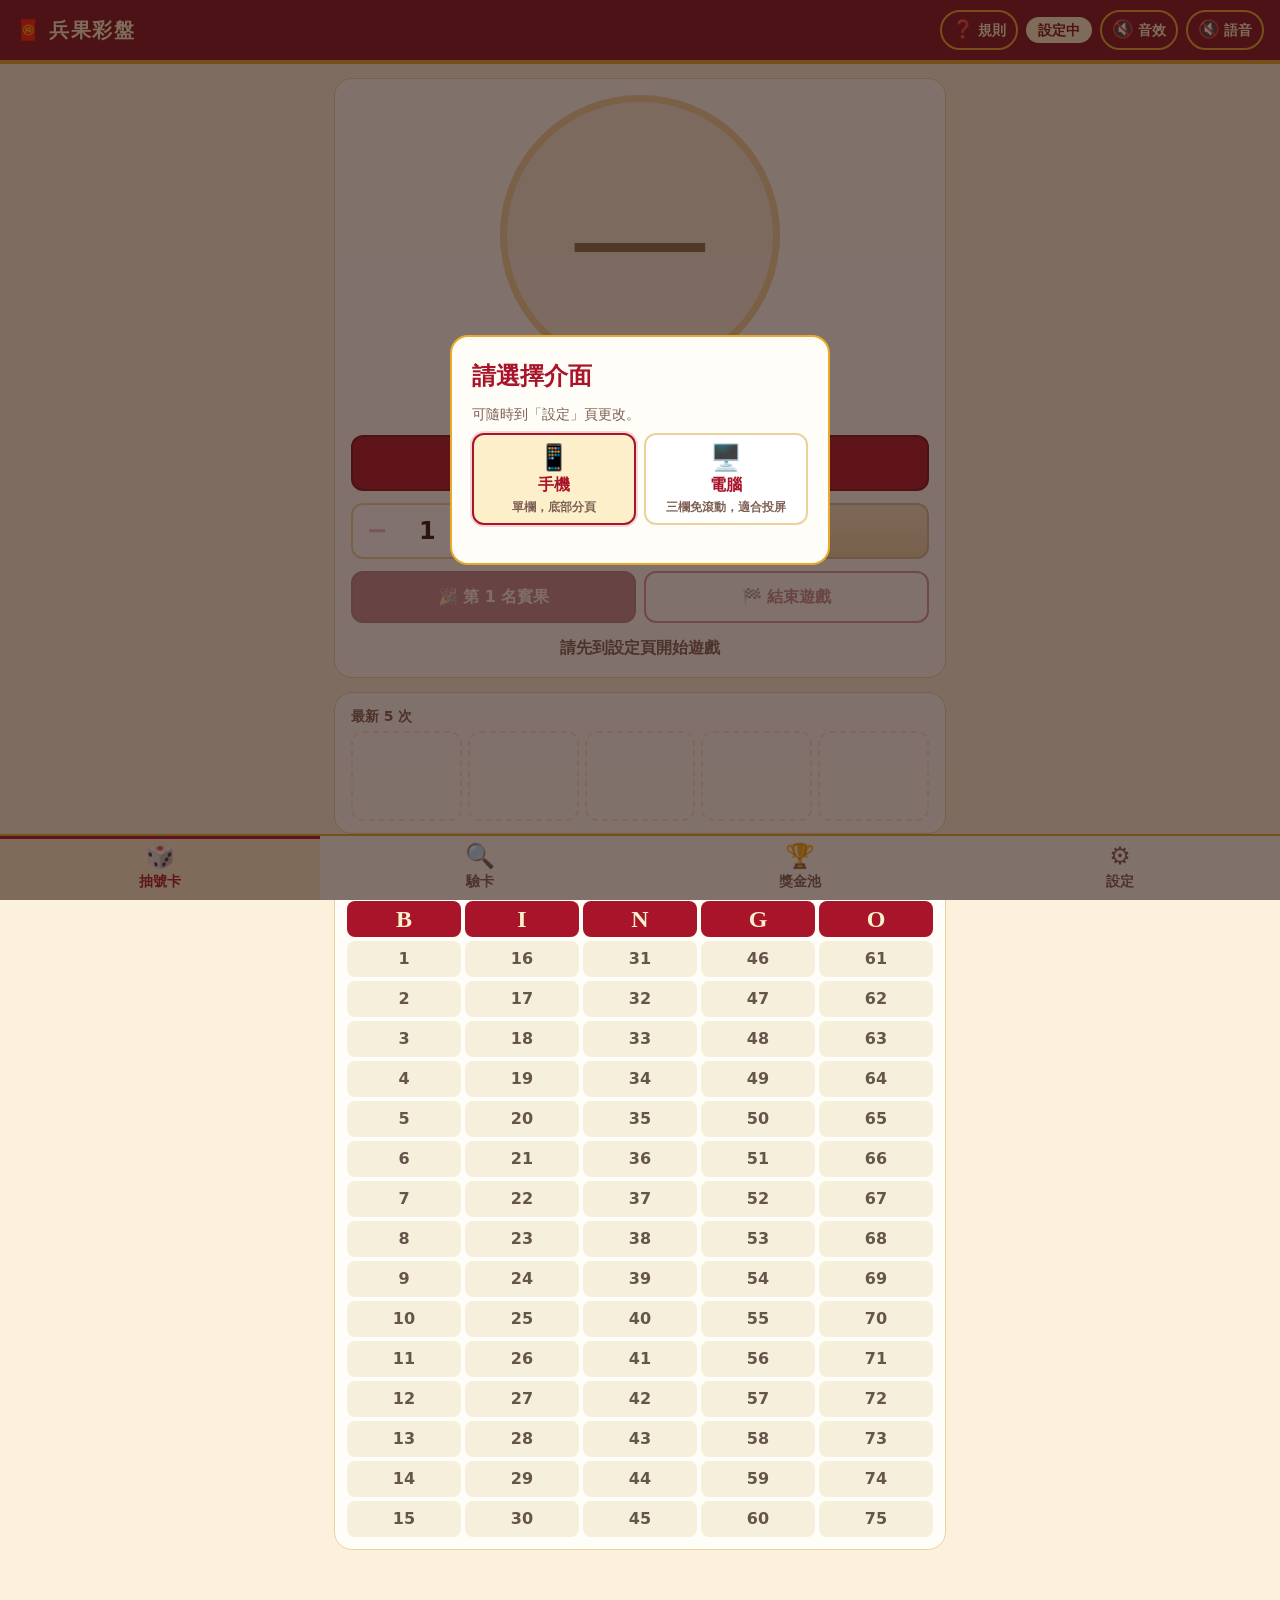
==== commit 2c796dc4: "Add files via upload" ====
--- a/index.html
+++ b/index.html
@@ -33,12 +33,14 @@
       <span id="status-badge" class="status-badge" data-status="setup">設定中</span>
       <button id="sound-btn" class="hdr-btn" type="button" aria-pressed="false" aria-label="音效：關閉，點擊開啟"><span class="hdr-icon" aria-hidden="true">🔇</span><span class="hdr-text">音效</span></button>
       <button id="tts-btn" class="hdr-btn" type="button" aria-pressed="false" aria-label="語音：關閉，點擊開啟"><span class="hdr-icon" aria-hidden="true">🔇</span><span class="hdr-text">語音</span></button>
+      <button id="settings-btn" class="hdr-btn hdr-settings" type="button" aria-label="設定"><span class="hdr-icon" aria-hidden="true">⚙️</span><span class="hdr-text">設定</span></button>
     </div>
   </header>
 
   <main class="app-main">
     <section data-panel="draw" class="panel-draw" aria-label="抽號卡" hidden>
       <div class="col col-center" id="draw-root"></div>
+      <div class="col col-ticker" id="ticker-root"></div>
       <div class="col col-left" id="pool-root"></div>
       <div class="col col-right" id="board-root"></div>
     </section>
--- a/css/components.css
+++ b/css/components.css
@@ -309,7 +309,7 @@
 .btn-batch { flex-direction: column; gap: 0; line-height: 1.25; min-height: 56px; font-size: 1.15rem; padding: 4px 8px; }
 .draw-tools { display: grid; grid-template-columns: 1fr 1fr; gap: 8px; }
 .btn-tool { min-height: 52px; font-size: 1rem; padding: 0 8px; }
-.draw-tools .btn-end { grid-column: 1 / -1; }
+
 .btn-check-modal { display: none; } /* 手機已有「驗卡」分頁；電腦版才在抽號頁提供彈窗 */
 
 .modal-body { margin: 8px 0 18px; }
@@ -434,7 +434,7 @@
 .modal-wide .modal-body { max-height: 60vh; overflow-y: auto; }
 
 /* ===== 介面選擇（進站視窗＋設定頁）、連抽結果視窗 ===== */
-.layout-opts { display: grid; grid-template-columns: repeat(3, minmax(0, 1fr)); gap: 8px; margin-top: 8px; }
+.layout-opts { display: grid; grid-template-columns: repeat(2, minmax(0, 1fr)); gap: 8px; margin-top: 8px; }
 .layout-opt {
   display: flex; flex-direction: column; align-items: center; justify-content: center; gap: 2px;
   min-height: 92px; padding: 8px 4px; text-align: center;
@@ -447,9 +447,35 @@
 .layout-opt:active { background: var(--gold-100); }
 .layout-opt.is-active { background: var(--gold-100); border-color: var(--red-700); box-shadow: 0 0 0 2px rgba(209, 42, 60, .18); }
 
-.batch-modal { display: flex; flex-direction: column; gap: 12px; }
-.batch-results { display: grid; grid-template-columns: repeat(auto-fit, minmax(84px, 1fr)); gap: 8px; }
-.batch-results .chip { min-height: 92px; }
-.batch-results .chip-num { font-size: 1.9rem; }
-.batch-results .chip-tag { font-size: .9rem; }
-.batch-summary { text-align: center; font-weight: 700; color: var(--red-900); }
+.modal-batch { position: relative; max-width: min(900px, 96vw); padding: 22px; }
+.batch-modal { display: flex; flex-direction: column; gap: 14px; }
+.batch-results { display: grid; grid-template-columns: repeat(auto-fit, minmax(120px, 1fr)); gap: 12px; }
+.batch-results .chip { min-height: 140px; border-radius: 16px; }
+.batch-results .chip-num { font-size: clamp(2.2rem, 6vw, 3.6rem); }
+.batch-results .chip-tag { font-size: 1.1rem; }
+.batch-summary { text-align: center; font-weight: 700; color: var(--red-900); font-size: 1.15rem; }
+.batch-fs {
+  position: absolute; top: 14px; right: 14px; min-height: 40px; padding: 0 14px; border-radius: 999px;
+  border: 2px solid var(--gold-500); background: #fff; color: var(--red-700); font-weight: 700; font-size: var(--fs-sm);
+}
+.modal-batch .modal-title { padding-right: 120px; }
+/* 全螢幕：鋪滿整個視窗，5 張結果大卡一字排開 */
+.batch-overlay.is-full { padding: 0; background: var(--paper); }
+.batch-overlay.is-full .modal-batch {
+  max-width: none; width: 100%; height: 100%; border: 0; border-radius: 0;
+  display: flex; flex-direction: column; padding: 24px clamp(16px, 4vw, 56px);
+}
+.batch-overlay.is-full .modal-body { flex: 1; display: flex; max-height: none; overflow: auto; margin: 12px 0; }
+.batch-overlay.is-full .batch-modal { flex: 1; justify-content: center; width: 100%; }
+.batch-overlay.is-full .batch-results { grid-template-columns: repeat(var(--n, 5), minmax(0, 1fr)); gap: clamp(8px, 1.6vw, 28px); }
+@media (max-width: 700px) { .batch-overlay.is-full .batch-results { grid-template-columns: repeat(auto-fit, minmax(110px, 1fr)); } }
+.batch-overlay.is-full .batch-results .chip { min-height: clamp(140px, 32vh, 320px); }
+.batch-overlay.is-full .batch-results .chip-num { font-size: clamp(2.2rem, 6.4vw, 6.5rem); }
+.batch-overlay.is-full .batch-results .chip-tag { font-size: clamp(1.1rem, 2vw, 2rem); }
+.batch-overlay.is-full .batch-summary { font-size: clamp(1.2rem, 2.4vw, 2.2rem); }
+.batch-overlay.is-full .modal-title { font-size: clamp(1.6rem, 3vw, 2.6rem); }
+.batch-overlay.is-full .modal-actions .btn { min-height: 64px; font-size: 1.4rem; }
+.ticker-card {
+  background: var(--card); border: 1px solid var(--line); border-radius: var(--radius-lg);
+  padding: 12px 16px; margin-bottom: 14px;
+}
--- a/css/mobile.css
+++ b/css/mobile.css
@@ -44,8 +44,10 @@
 /* 抽號分頁（手機）：抽號卡 → 矩陣，單欄往下排；獎金池在自己的分頁（左欄只在電腦版顯示） */
 .panel-draw { display: flex; flex-direction: column; }
 .col-center { order: 1; }
+.col-ticker { order: 2; }
 .col-left { display: none; }
-.col-right { order: 2; }
+.col-right { order: 3; }
+.hdr-settings { display: none; } /* 手機版設定在底部分頁；電腦版才在標題列顯示 */
 
 /* 窄螢幕：標題列單行不換行；開關改為「圖示＋小字」直式排列 */
 .brand, .status-badge { white-space: nowrap; }
--- a/css/desktop.css
+++ b/css/desktop.css
@@ -2,44 +2,41 @@
    ≥1024px 的「自動」模式、或手動選「電腦」時生效；整頁高度鎖在 100vh 內。 */
 html[data-layout="desktop"] body {
   display: grid;
-  grid-template-rows: auto auto minmax(0, 1fr);
-  grid-template-areas: "hd" "nav" "mn";
+  grid-template-rows: auto minmax(0, 1fr);
+  grid-template-areas: "hd" "mn";
   height: 100vh; height: 100dvh; overflow: hidden;
 }
 html[data-layout="desktop"] .app-header { grid-area: hd; position: static; padding: 8px 24px; }
 html[data-layout="desktop"] .brand { font-size: var(--fs-xl); }
 
-/* 分頁列移到上方，改橫向 */
-html[data-layout="desktop"] .tab-bar {
-  grid-area: nav; position: static; z-index: auto;
-  display: flex; justify-content: center; gap: 8px;
-  padding: 4px 16px; border-top: 0; border-bottom: 2px solid var(--gold-500);
-}
-html[data-layout="desktop"] .tab-btn {
-  flex-direction: row; gap: 8px; min-height: 44px; padding: 0 24px; border-radius: 999px;
-}
-html[data-layout="desktop"] .tab-btn.is-active { background: var(--red-700); color: var(--gold-100); box-shadow: none; }
-html[data-layout="desktop"] .tab-label { font-size: var(--fs-md); }
+/* 電腦版不用分頁列：驗卡在抽號頁以彈窗開啟、獎金池在左欄、設定在標題列右上 */
+html[data-layout="desktop"] .tab-bar { display: none; }
+html[data-layout="desktop"] .hdr-settings { display: inline-flex; }
 
 html[data-layout="desktop"] .app-main {
   grid-area: mn; max-width: none; margin: 0; padding: 12px 20px; min-height: 0; overflow: hidden;
 }
 html[data-layout="desktop"] #toast-root { bottom: 24px; }
 
-/* 抽號分頁：左 獎金池｜中 大號碼＋走馬燈｜右 矩陣 */
+/* 抽號分頁：左上 獎金池｜中上 大號碼｜下方橫跨左中 最新 5 次｜右 矩陣（4 個框架） */
 html[data-layout="desktop"] .panel-draw {
   display: grid; height: 100%; gap: 16px;
   grid-template-columns: minmax(220px, 22%) minmax(0, 1fr) minmax(300px, 30%);
-  grid-template-areas: "left center right";
+  grid-template-rows: minmax(0, 1fr) auto;
+  grid-template-areas: "left center right" "ticker ticker right";
 }
 html[data-layout="desktop"] .col { min-height: 0; order: 0; }
 html[data-layout="desktop"] .col-left { grid-area: left; display: block; }
 html[data-layout="desktop"] .col-center { grid-area: center; }
 html[data-layout="desktop"] .col-right { grid-area: right; }
+html[data-layout="desktop"] .col-ticker { grid-area: ticker; }
 
 html[data-layout="desktop"] .draw-panel,
-html[data-layout="desktop"] .board-wrap,
-html[data-layout="desktop"] .prize-card { height: 100%; margin-bottom: 0; }
+html[data-layout="desktop"] .board-wrap { height: 100%; margin-bottom: 0; }
+/* 獎金池不必拉到與抽號卡等高：依內容高度，靠上對齊 */
+html[data-layout="desktop"] .col-left { align-self: start; }
+html[data-layout="desktop"] .prize-card { height: auto; margin-bottom: 0; }
+html[data-layout="desktop"] .ticker-card { margin-bottom: 0; }
 
 /* 中欄：球吃掉剩餘高度，其餘控制項壓縮以維持免滾動 */
 html[data-layout="desktop"] .ball-caption-xl { font-size: clamp(1.1rem, 3.2vh, 2rem); }
@@ -48,12 +45,12 @@
 html[data-layout="desktop"] .batch-row .stepper button { min-height: clamp(40px, 5.8vh, 56px); }
 html[data-layout="desktop"] .stepper-value { font-size: clamp(1.2rem, 2.8vh, 1.8rem); }
 html[data-layout="desktop"] .btn-batch { min-height: clamp(44px, 6vh, 62px); font-size: clamp(1rem, 2.2vh, 1.4rem); }
-html[data-layout="desktop"] .draw-tools { grid-template-columns: repeat(4, 1fr); }
+html[data-layout="desktop"] .draw-tools { grid-template-columns: repeat(3, 1fr); }
 html[data-layout="desktop"] .draw-tools .btn-end { grid-column: auto; }
 html[data-layout="desktop"] .btn-tool { min-height: clamp(38px, 5.2vh, 52px); font-size: clamp(.85rem, 1.9vh, 1.05rem); padding: 0 4px; }
 html[data-layout="desktop"] .btn-check-modal { display: inline-flex; }
 html[data-layout="desktop"] .draw-hint { min-height: 0; }
-html[data-layout="desktop"] .chip { min-height: clamp(56px, 8vh, 100px); }
+html[data-layout="desktop"] .ticker-card .chip { min-height: clamp(56px, 9vh, 100px); }
 html[data-layout="desktop"] .ticker-title { margin-bottom: 2px; }
 html[data-layout="desktop"] .chip-tag { font-size: clamp(.8rem, 1.9vh, 1.15rem); }
 html[data-layout="desktop"] .btn-goto { min-height: clamp(40px, 5.5vh, 56px); }
@@ -66,7 +63,7 @@
 html[data-layout="desktop"] .pool-amount-xl { font-size: clamp(1.8rem, 5vh, 3.4rem); line-height: 1.2; }
 html[data-layout="desktop"] .pr-row { min-height: clamp(28px, 4.2vh, 40px); font-size: clamp(.85rem, 2.1vh, 1.2rem); }
 html[data-layout="desktop"] .prize-card .sub-title { margin-top: 6px; font-size: clamp(.85rem, 2vh, 1.1rem); }
-html[data-layout="desktop"] .pr-foot { margin-top: auto; }
+html[data-layout="desktop"] .pr-foot { margin-top: 8px; }
 
 /* 右欄：15 列均分高度，字級隨視窗高度縮放 */
 html[data-layout="desktop"] .board { grid-template-rows: auto repeat(15, minmax(0, 1fr)); }
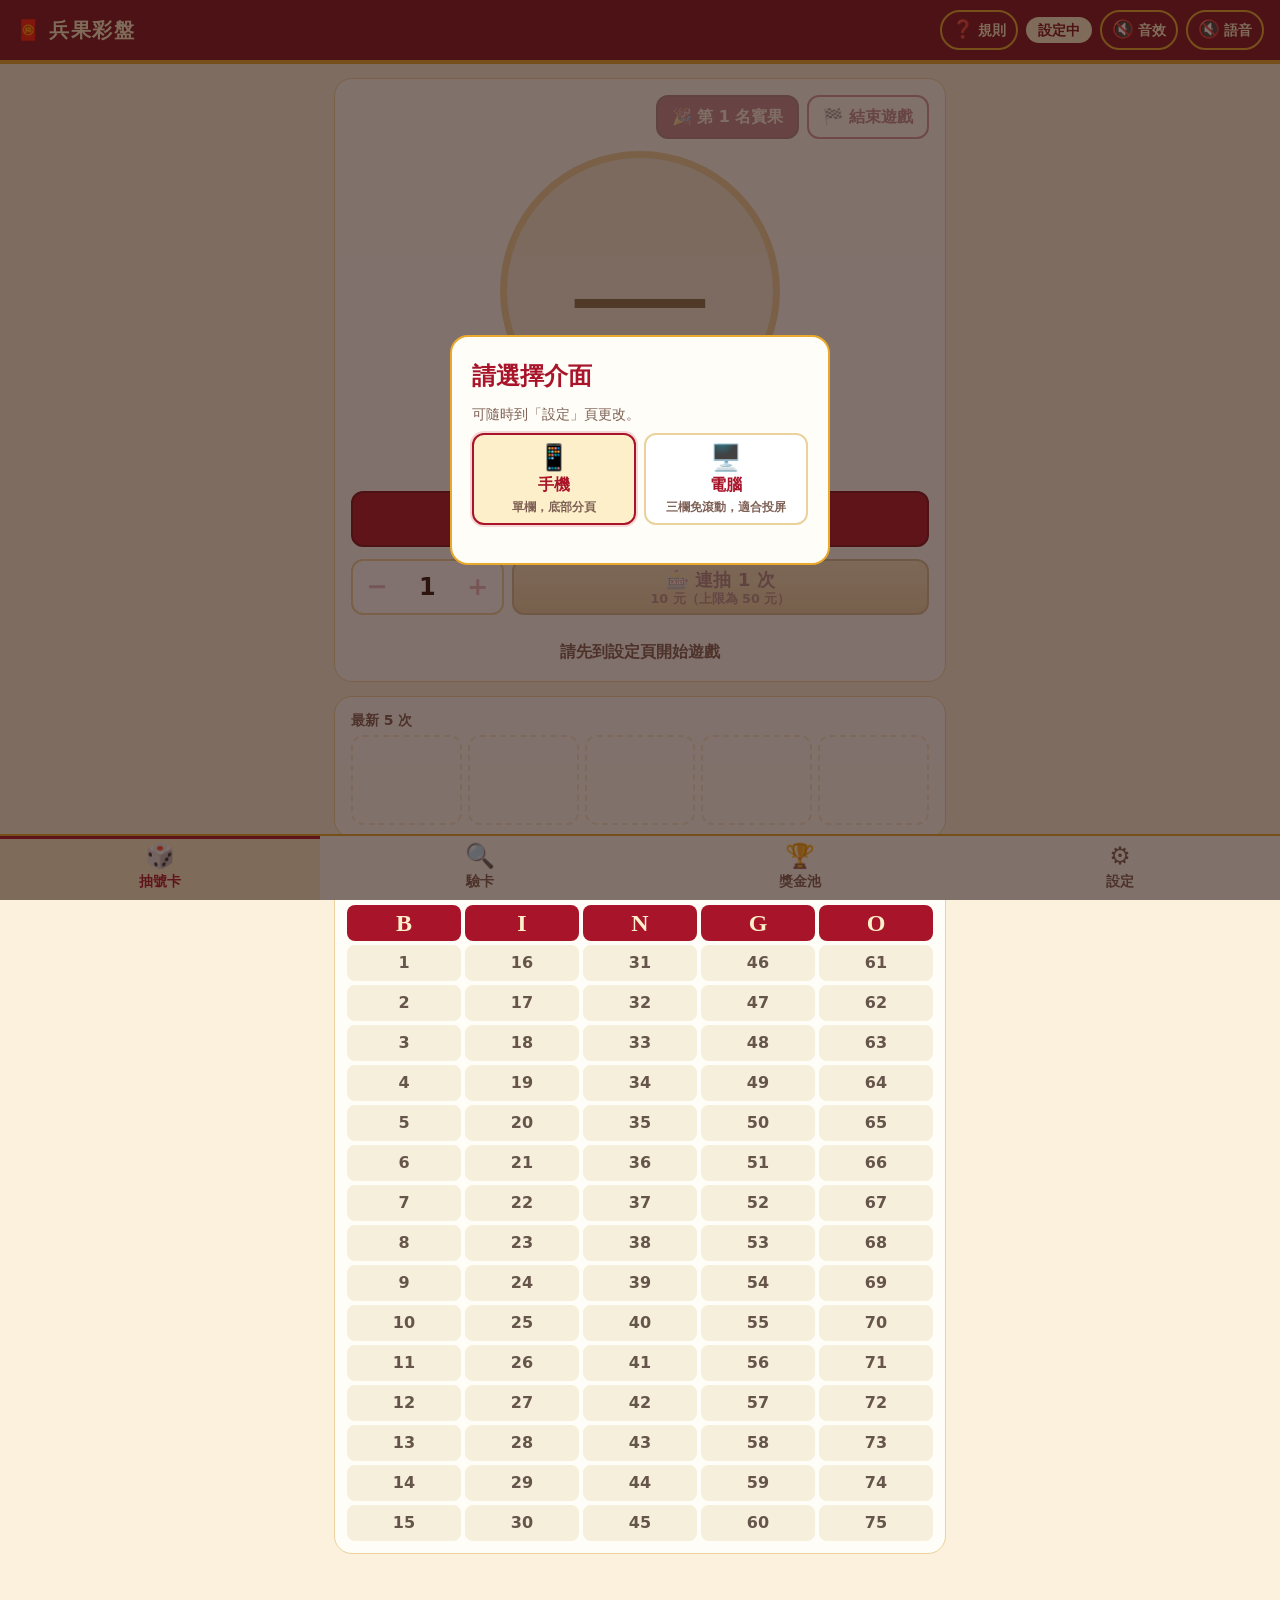
==== commit 8d8854ec: "Add files via upload" ====
--- a/index.html
+++ b/index.html
@@ -41,7 +41,7 @@
     <section data-panel="draw" class="panel-draw" aria-label="抽號卡" hidden>
       <div class="col col-center" id="draw-root"></div>
       <div class="col col-ticker" id="ticker-root"></div>
-      <div class="col col-left" id="pool-root"></div>
+      <div class="col col-left"><div class="desk-slot"></div><div id="pool-root"></div></div>
       <div class="col col-right" id="board-root"></div>
     </section>
 
@@ -54,6 +54,7 @@
     </section>
 
     <section data-panel="settings" aria-label="設定" hidden>
+      <div class="desk-slot"></div>
       <div id="settings-root"></div>
     </section>
   </main>
--- a/css/components.css
+++ b/css/components.css
@@ -479,3 +479,45 @@
   background: var(--card); border: 1px solid var(--line); border-radius: var(--radius-lg);
   padding: 12px 16px; margin-bottom: 14px;
 }
+
+/* ===== v1.3.0 ===== */
+/* 規則視窗：最大化、大字、朗讀鈕 */
+.rules-overlay { padding: 0; }
+.rules-overlay .modal {
+  max-width: none; width: 100%; height: 100%; border: 0; border-radius: 0;
+  display: flex; flex-direction: column; padding: 20px clamp(16px, 4vw, 64px);
+}
+.rules-overlay .modal-title { font-size: clamp(1.8rem, 3.4vw, 3rem); }
+.rules-overlay .modal-body { flex: 1; max-height: none; overflow-y: auto; margin: 10px 0 14px; font-size: clamp(1.25rem, 2.2vw, 2rem); line-height: 1.6; }
+.rules-overlay .rules-h { font-size: clamp(1.5rem, 2.8vw, 2.4rem); margin-bottom: 4px; }
+.rules-overlay .rules-sec { margin-bottom: 20px; }
+.rules-overlay .rules-note { font-size: inherit; }
+.rules-overlay .modal-actions .btn { min-height: 60px; font-size: 1.4rem; }
+.rules-read { position: sticky; top: 0; z-index: 2; min-height: 56px; margin-bottom: 14px; padding: 0 22px; font-size: 1.3rem; border-color: var(--gold-500); }
+
+/* 名次／結束：抽號卡右上方 */
+.draw-topbar { display: flex; justify-content: flex-end; gap: 8px; flex-wrap: wrap; }
+.draw-topbar .btn-tool { min-height: 44px; padding: 0 14px; }
+html[data-layout="desktop"] .draw-topbar .btn-tool { min-height: clamp(36px, 5vh, 48px); padding: 0 14px; font-size: clamp(.85rem, 1.9vh, 1.05rem); }
+.draw-tools { grid-template-columns: 1fr; }
+html[data-layout="desktop"] .draw-tools { grid-template-columns: 1fr; }
+
+/* 連抽結果視窗預設就大：近全螢幕、n 張一字排開、大字 */
+.modal-batch { width: 98vw; max-width: 98vw; min-height: 80vh; display: flex; flex-direction: column; }
+.modal-batch .modal-body { flex: 1; display: flex; }
+.modal-batch .batch-modal { flex: 1; justify-content: center; width: 100%; }
+.modal-batch .batch-results { grid-template-columns: repeat(var(--n, 5), minmax(0, 1fr)); gap: clamp(8px, 1.4vw, 24px); }
+.modal-batch .batch-results .chip { min-height: clamp(160px, 38vh, 360px); }
+.modal-batch .batch-results .chip-num { font-size: clamp(2.4rem, 7vw, 7.5rem); }
+.modal-batch .batch-results .chip-tag { font-size: clamp(1.1rem, 2vw, 2rem); }
+.modal-batch .batch-summary { font-size: clamp(1.2rem, 2.4vw, 2.2rem); }
+.modal-batch .modal-title { font-size: clamp(1.6rem, 3vw, 2.6rem); }
+.modal-batch .modal-actions .btn { min-height: 64px; font-size: 1.4rem; }
+@media (max-width: 700px) { .modal-batch .batch-results { grid-template-columns: repeat(auto-fit, minmax(110px, 1fr)); } }
+
+/* ===== v1.3.1 ===== */
+.desk-slot { display: none; }
+.more-list { display: flex; flex-direction: column; gap: 10px; }
+.more-item { justify-content: flex-start; gap: 12px; min-height: 56px; padding: 0 16px; font-size: 1.2rem; text-align: left; }
+.more-icon { font-size: 1.5rem; width: 1.6em; text-align: center; }
+.modal-batch .modal-title { padding-right: 0; }
--- a/css/desktop.css
+++ b/css/desktop.css
@@ -74,3 +74,12 @@
 html[data-layout="desktop"] [data-panel]:not(.panel-draw) {
   height: 100%; overflow-y: auto; max-width: 820px; margin: 0 auto;
 }
+
+/* v1.3.1：電腦版移除上方標題列；「兵果彩盤＋更多」放在獎金池上方（設定頁頂端也有一份） */
+html[data-layout="desktop"] body { grid-template-rows: minmax(0, 1fr); grid-template-areas: "mn"; }
+html[data-layout="desktop"] .app-header { display: none; }
+html[data-layout="desktop"] .desk-slot { display: block; }
+.desk-brand { display: flex; align-items: center; justify-content: space-between; gap: 10px; margin-bottom: 10px; }
+.desk-brand-title { font-family: var(--font-brand); font-weight: 900; font-size: clamp(1.2rem, 3vh, 1.8rem); color: var(--red-700); letter-spacing: .06em; white-space: nowrap; }
+.desk-more { min-height: clamp(38px, 5.2vh, 50px); padding: 0 16px; font-size: clamp(.95rem, 2vh, 1.15rem); }
+html[data-layout="desktop"] [data-panel="settings"] .desk-slot { margin-bottom: 4px; }
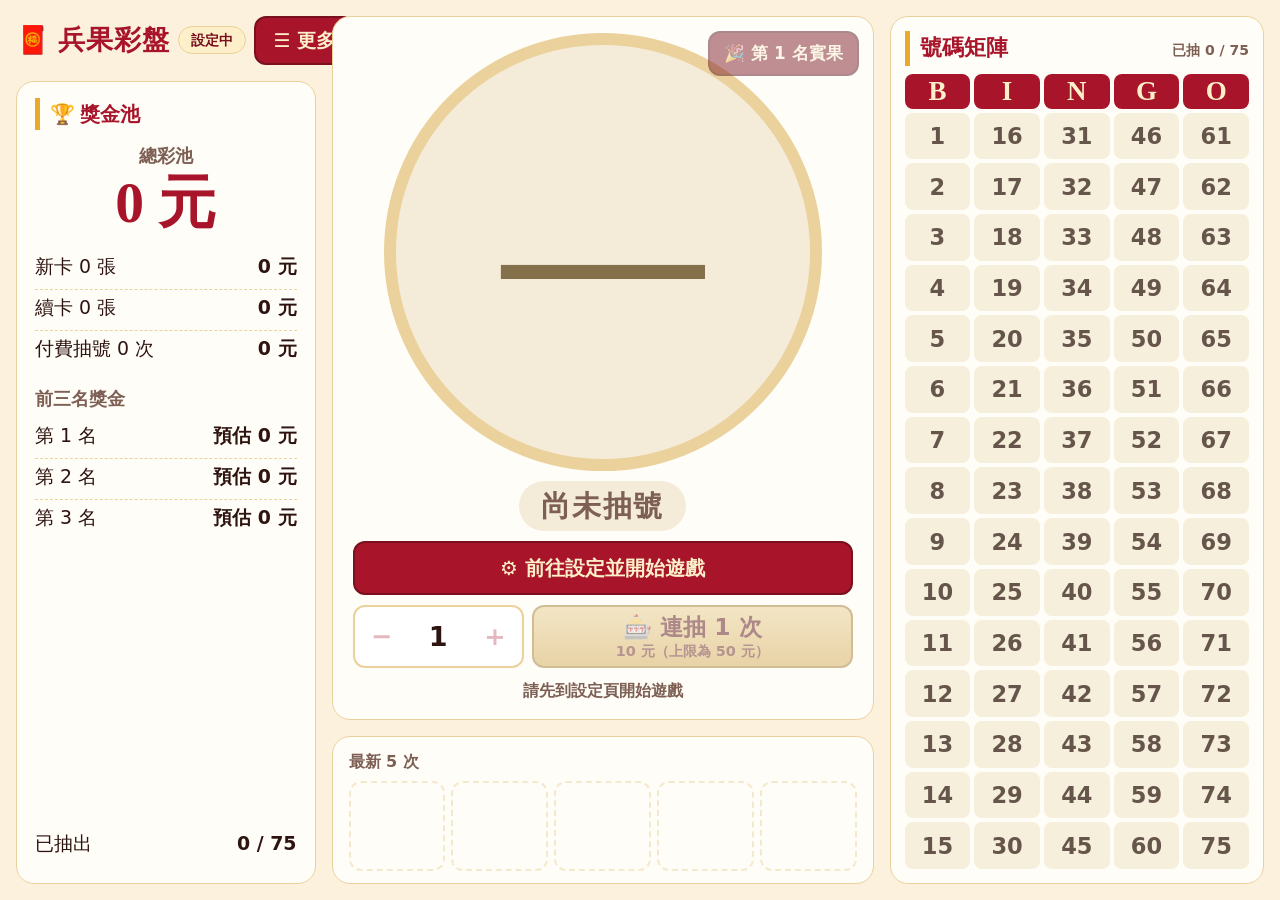
==== commit fb568024: "Add files via upload" ====
--- a/index.html
+++ b/index.html
@@ -1,19 +1,15 @@
 <!DOCTYPE html>
-<html lang="zh-Hant">
+<html lang="zh-Hant" data-layout="desktop">
 <head>
   <meta charset="UTF-8">
-  <meta name="viewport" content="width=device-width, initial-scale=1, viewport-fit=cover">
+  <meta name="viewport" content="width=device-width, initial-scale=1">
   <meta name="theme-color" content="#8f1124">
   <title>兵果彩盤</title>
   <meta name="description" content="除夕家族聚會用的賓果彩盤：抽號、彩池與獎金一目了然，電視投屏即可使用。">
-  <meta property="og:type" content="website">
-  <meta property="og:title" content="兵果彩盤">
-  <meta property="og:description" content="除夕家族聚會用的賓果彩盤：抽號、彩池與獎金一目了然。">
   <link rel="icon" href="data:image/svg+xml,%3Csvg xmlns=%27http://www.w3.org/2000/svg%27 viewBox=%270 0 100 100%27%3E%3Ctext y=%27.9em%27 font-size=%2790%27%3E%F0%9F%A7%A7%3C/text%3E%3C/svg%3E">
   <link rel="stylesheet" href="css/base.css">
   <link rel="stylesheet" href="css/components.css">
-  <link rel="stylesheet" href="css/mobile.css">
-  <link rel="stylesheet" href="css/desktop.css">
+  <link rel="stylesheet" href="css/layout.css">
 </head>
 <body>
   <div id="boot" class="boot" role="status" aria-live="polite">
@@ -25,46 +21,37 @@
     請用 http 伺服器開啟本頁（例如 <code>npx serve</code> 或 <code>python -m http.server</code>），直接雙擊 index.html 無法載入模組。
   </div>
 
-  <header class="app-header">
-    <h1 class="brand">🧧 兵果彩盤</h1>
-    <div class="header-right">
-      <button id="receipt-btn" class="hdr-btn" type="button" hidden aria-label="查看結算收據"><span class="hdr-icon" aria-hidden="true">🧾</span><span class="hdr-text">收據</span></button>
-      <button id="rules-btn" class="hdr-btn" type="button" aria-label="規則說明"><span class="hdr-icon" aria-hidden="true">❓</span><span class="hdr-text">規則</span></button>
-      <span id="status-badge" class="status-badge" data-status="setup">設定中</span>
-      <button id="sound-btn" class="hdr-btn" type="button" aria-pressed="false" aria-label="音效：關閉，點擊開啟"><span class="hdr-icon" aria-hidden="true">🔇</span><span class="hdr-text">音效</span></button>
-      <button id="tts-btn" class="hdr-btn" type="button" aria-pressed="false" aria-label="語音：關閉，點擊開啟"><span class="hdr-icon" aria-hidden="true">🔇</span><span class="hdr-text">語音</span></button>
-      <button id="settings-btn" class="hdr-btn hdr-settings" type="button" aria-label="設定"><span class="hdr-icon" aria-hidden="true">⚙️</span><span class="hdr-text">設定</span></button>
-    </div>
-  </header>
+  <!-- 功能按鈕（由「更多」選單操作，不顯示在畫面上） -->
+  <div id="legacy-controls" hidden>
+    <button id="receipt-btn" type="button" hidden>收據</button>
+    <button id="rules-btn" type="button">規則</button>
+    <button id="sound-btn" type="button" aria-pressed="false">音效</button>
+    <button id="tts-btn" type="button" aria-pressed="false">語音</button>
+    <button id="settings-btn" type="button">設定</button>
+  </div>
 
   <main class="app-main">
-    <section data-panel="draw" class="panel-draw" aria-label="抽號卡" hidden>
-      <div class="col col-center" id="draw-root"></div>
-      <div class="col col-ticker" id="ticker-root"></div>
-      <div class="col col-left"><div class="desk-slot"></div><div id="pool-root"></div></div>
+    <section data-panel="draw" class="panel-draw" aria-label="抽號" hidden>
+      <div class="col col-left">
+        <div class="desk-slot"></div>
+        <div id="pool-root"></div>
+      </div>
+      <div class="col col-center">
+        <div id="draw-root"></div>
+        <div id="ticker-root"></div>
+      </div>
       <div class="col col-right" id="board-root"></div>
     </section>
 
-    <section data-panel="check" aria-label="驗卡" hidden>
-      <div id="check-root"></div>
-    </section>
-
-    <section data-panel="prize" aria-label="獎金池" hidden>
-      <div id="prize-root"></div>
-    </section>
-
-    <section data-panel="settings" aria-label="設定" hidden>
+    <section data-panel="settings" class="panel-settings" aria-label="設定" hidden>
       <div class="desk-slot"></div>
       <div id="settings-root"></div>
     </section>
   </main>
 
-  <nav id="tab-bar" class="tab-bar" role="tablist" aria-label="主選單"></nav>
-
   <noscript><p class="file-warning">本頁需要啟用 JavaScript。</p></noscript>
   <script>
     if (location.protocol === 'file:') document.getElementById('file-warning').hidden = false;
-    // 載入狀態：main.js 啟動後會移除 #boot；逾時仍未啟動就提示可能的原因
     setTimeout(function () {
       var boot = document.getElementById('boot');
       if (boot && !boot.hidden) {
--- a/css/components.css
+++ b/css/components.css
@@ -516,7 +516,6 @@
 @media (max-width: 700px) { .modal-batch .batch-results { grid-template-columns: repeat(auto-fit, minmax(110px, 1fr)); } }
 
 /* ===== v1.3.1 ===== */
-.desk-slot { display: none; }
 .more-list { display: flex; flex-direction: column; gap: 10px; }
 .more-item { justify-content: flex-start; gap: 12px; min-height: 56px; padding: 0 16px; font-size: 1.2rem; text-align: left; }
 .more-icon { font-size: 1.5rem; width: 1.6em; text-align: center; }
--- a/css/layout.css
+++ b/css/layout.css
@@ -0,0 +1,77 @@
+/* 版面（僅電腦版，16:9 投屏、整頁不捲動）
+   ┌ 左 24% ────┬ 中（彈性）──────────┬ 右 30% ──┐
+   │ 兵果彩盤 更多│ 抽號卡：大球＋連抽   │ 號碼矩陣 │
+   │ 獎金池      │ 最新 5 次           │          │
+   └────────────┴────────────────────┴──────────┘
+   設定頁：同樣頂端有「兵果彩盤 更多」，內容置中、可捲動。 */
+
+:root { --gap: 16px; }
+
+html, body { height: 100%; }
+body { overflow: hidden; display: flex; flex-direction: column; }
+.app-main { flex: 1; min-height: 0; padding: var(--gap); }
+.file-warning { margin: 0; padding: 12px 16px; background: var(--gold-300); color: var(--red-900); font-weight: 600; }
+
+/* 標題列（兵果彩盤＋狀態＋更多） */
+.desk-brand { display: flex; align-items: center; gap: 12px; flex: none; }
+.desk-brand-title { font-family: var(--font-brand); font-weight: 900; font-size: clamp(1.4rem, 3.4vh, 2rem); color: var(--red-700); letter-spacing: .06em; white-space: nowrap; }
+.desk-more { margin-left: auto; min-height: clamp(40px, 5.4vh, 52px); padding: 0 18px; font-size: clamp(1rem, 2.1vh, 1.2rem); }
+.status-badge { font-size: var(--fs-sm); font-weight: 700; padding: 2px 12px; border-radius: 999px; white-space: nowrap; background: var(--gold-100); color: var(--red-900); border: 1px solid var(--line); }
+.status-badge[data-status="playing"] { background: var(--gold-500); border-color: #b57d10; }
+.status-badge[data-status="ended"] { background: #cdbfa8; }
+
+/* 抽號畫面：三欄 */
+.panel-draw {
+  display: grid; height: 100%; gap: var(--gap);
+  grid-template-columns: minmax(250px, 24%) minmax(0, 1fr) minmax(320px, 30%);
+}
+.col { min-height: 0; display: flex; flex-direction: column; gap: var(--gap); }
+.col > div:not(.desk-slot) { min-height: 0; display: flex; flex-direction: column; }
+.col .card, .col .draw-panel, .col .board-wrap { margin: 0; }
+.col-left #pool-root, .col-center #draw-root, .col-right { flex: 1; }
+.col-center #ticker-root { flex: none; }
+.col-right { display: flex; }
+.col-right > .board-wrap { flex: 1; }
+
+/* 左：獎金池（填滿剩餘高度，已抽出貼底） */
+.prize-card { flex: 1; display: flex; flex-direction: column; padding: 16px 18px; overflow: hidden; }
+.pool-label { font-size: clamp(.95rem, 2vh, 1.15rem); }
+.pool-amount-xl { font-size: clamp(2.2rem, 6.4vh, 4rem); line-height: 1.15; }
+.pr-row { min-height: clamp(30px, 4.6vh, 44px); font-size: clamp(.95rem, 2.1vh, 1.25rem); }
+.prize-card .sub-title { margin-top: 12px; font-size: clamp(.95rem, 2vh, 1.15rem); }
+.pr-foot { margin-top: auto; }
+
+/* 中：抽號卡 */
+.draw-panel { flex: 1; position: relative; gap: 10px; padding: 16px 20px; min-height: 0; }
+.draw-topbar { position: absolute; top: 14px; right: 14px; z-index: 2; }
+.draw-topbar .btn-tool { min-height: clamp(40px, 5.4vh, 52px); padding: 0 18px; font-size: clamp(.95rem, 2vh, 1.15rem); }
+.stage { flex: 1 1 0; height: auto; min-height: 0; }
+.ball-caption-xl { font-size: clamp(1.2rem, 3.2vh, 2rem); }
+.batch-row .stepper button { min-height: clamp(44px, 6.4vh, 64px); width: clamp(48px, 6vh, 64px); }
+.stepper-value { font-size: clamp(1.3rem, 3vh, 2rem); }
+.btn-batch { min-height: clamp(52px, 7vh, 72px); font-size: clamp(1.1rem, 2.6vh, 1.6rem); }
+.btn-sub { font-size: clamp(.8rem, 1.6vh, 1rem); }
+.draw-hint { min-height: 0; }
+.draw-hint:empty { display: none; }
+.btn-goto { min-height: clamp(44px, 6vh, 60px); }
+
+/* 中下：最新 5 次 */
+.ticker-card { margin: 0; padding: 12px 16px; }
+.ticker-title { margin-bottom: 6px; font-size: clamp(.85rem, 1.8vh, 1rem); }
+.ticker-card .chip { min-height: clamp(60px, 10vh, 110px); }
+.chip-tag { font-size: clamp(.8rem, 1.8vh, 1.1rem); }
+
+/* 右：矩陣（15 列均分高度） */
+.board-wrap { padding: 14px; }
+.board { grid-template-rows: auto repeat(15, minmax(0, 1fr)); }
+.board-cell { font-size: clamp(.9rem, 2.5vh, 1.9rem); }
+.board-head { font-size: clamp(1.1rem, 3vh, 2rem); line-height: 1.3; }
+.board-title { font-size: clamp(1.1rem, 2.4vh, 1.5rem); }
+
+/* 設定頁：置中、只在內容區捲動 */
+.panel-settings { height: 100%; overflow-y: auto; max-width: 820px; margin: 0 auto; padding: 0 4px 24px; }
+.panel-settings .desk-slot { margin-bottom: 12px; position: sticky; top: 0; z-index: 5; background: var(--paper); padding: 4px 0 8px; }
+#toast-root { bottom: 24px; }
+.desk-more { flex: none; white-space: nowrap; }
+.desk-brand-title { font-size: clamp(1.25rem, 3vh, 1.75rem); letter-spacing: .03em; }
+.desk-brand { gap: 8px; }
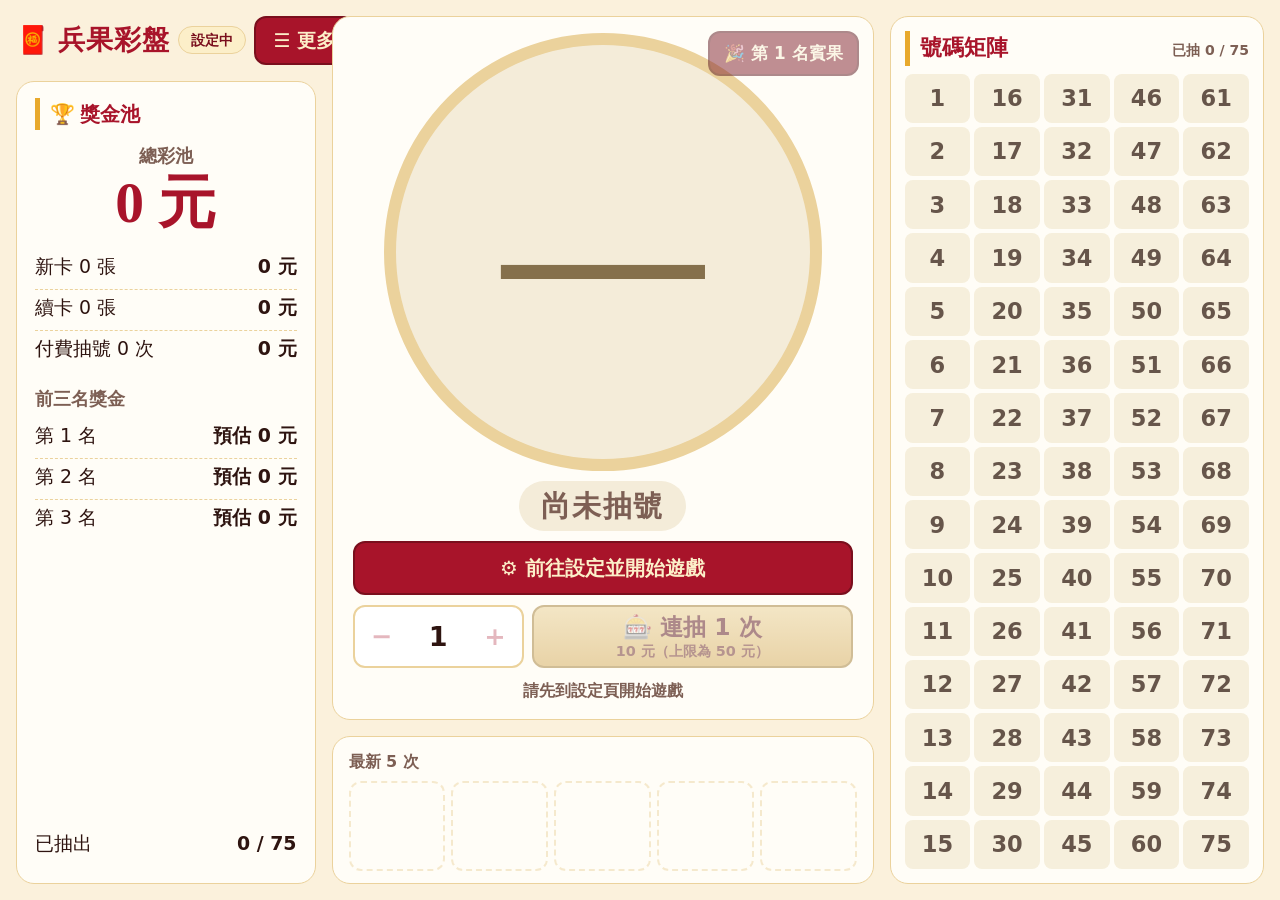
==== commit f3350ccc: "Add files via upload" ====
--- a/index.html
+++ b/index.html
@@ -26,7 +26,6 @@
     <button id="receipt-btn" type="button" hidden>收據</button>
     <button id="rules-btn" type="button">規則</button>
     <button id="sound-btn" type="button" aria-pressed="false">音效</button>
-    <button id="tts-btn" type="button" aria-pressed="false">語音</button>
     <button id="settings-btn" type="button">設定</button>
   </div>
 
--- a/css/components.css
+++ b/css/components.css
@@ -493,7 +493,6 @@
 .rules-overlay .rules-sec { margin-bottom: 20px; }
 .rules-overlay .rules-note { font-size: inherit; }
 .rules-overlay .modal-actions .btn { min-height: 60px; font-size: 1.4rem; }
-.rules-read { position: sticky; top: 0; z-index: 2; min-height: 56px; margin-bottom: 14px; padding: 0 22px; font-size: 1.3rem; border-color: var(--gold-500); }
 
 /* 名次／結束：抽號卡右上方 */
 .draw-topbar { display: flex; justify-content: flex-end; gap: 8px; flex-wrap: wrap; }
--- a/css/layout.css
+++ b/css/layout.css
@@ -63,15 +63,46 @@
 
 /* 右：矩陣（15 列均分高度） */
 .board-wrap { padding: 14px; }
-.board { grid-template-rows: auto repeat(15, minmax(0, 1fr)); }
+.board { grid-template-rows: repeat(15, minmax(0, 1fr)); }
 .board-cell { font-size: clamp(.9rem, 2.5vh, 1.9rem); }
 .board-head { font-size: clamp(1.1rem, 3vh, 2rem); line-height: 1.3; }
 .board-title { font-size: clamp(1.1rem, 2.4vh, 1.5rem); }
 
 /* 設定頁：置中、只在內容區捲動 */
-.panel-settings { height: 100%; overflow-y: auto; max-width: 820px; margin: 0 auto; padding: 0 4px 24px; }
+.panel-settings { height: 100%; overflow-y: auto; padding: 0 2px 8px; }
 .panel-settings .desk-slot { margin-bottom: 12px; position: sticky; top: 0; z-index: 5; background: var(--paper); padding: 4px 0 8px; }
 #toast-root { bottom: 24px; }
 .desk-more { flex: none; white-space: nowrap; }
 .desk-brand-title { font-size: clamp(1.25rem, 3vh, 1.75rem); letter-spacing: .03em; }
 .desk-brand { gap: 8px; }
+
+/* 設定頁：返回抽號（靠右，在「更多」左邊） */
+.desk-back { margin-left: auto; flex: none; white-space: nowrap; min-height: clamp(40px, 5.4vh, 52px); padding: 0 18px; font-size: clamp(1rem, 2.1vh, 1.2rem); }
+.desk-back + .desk-more { margin-left: 0; }
+
+/* ===== 設定頁：兩欄卡片＋可收合的獎金設定（一屏看完） ===== */
+.panel-settings .desk-slot { max-width: none; }
+#settings-root { display: grid; gap: var(--gap); align-items: stretch; grid-template-columns: repeat(2, minmax(0, 1fr)); }
+#settings-root > .card { margin: 0; padding: 14px 18px 16px; }
+#settings-root > .card-action { margin: 0; }
+#settings-root .card-title { margin-bottom: 4px; }
+#settings-root .field { margin-top: 10px; }
+#settings-root .input { min-height: 44px; padding: 6px 12px; }
+#settings-root .field-hint { margin-top: 2px; }
+#settings-root .switch-row { padding: 8px 0; }
+/* 1：玩家與卡片（欄位兩欄排列）　2：抽號設定 */
+#settings-root > :nth-child(1) { display: grid; grid-template-columns: 1fr 1fr; column-gap: 16px; align-content: start; }
+#settings-root > :nth-child(1) .card-title { grid-column: 1 / -1; }
+#settings-root > :nth-child(1) .field:first-of-type { grid-column: 1 / -1; }
+/* 3：獎金設定（預設收合，橫跨整列；展開後三欄並排） */
+#settings-root > .prize-fold { grid-column: 1 / -1; padding: 0; }
+.prize-sum { display: flex; align-items: center; justify-content: space-between; gap: 12px; padding: 14px 18px; cursor: pointer; list-style: none; }
+.prize-sum::-webkit-details-marker { display: none; }
+.prize-sum .card-title { margin: 0; }
+.prize-sum-hint { color: var(--muted); font-weight: 600; font-size: var(--fs-sm); }
+.prize-fold[open] .prize-sum-hint { visibility: hidden; }
+.prize-fold[open] .prize-sum { padding-bottom: 0; }
+.prize-body { display: grid; grid-template-columns: 1.4fr 1fr 1fr; column-gap: 20px; padding: 0 18px 16px; align-items: start; }
+/* 4：開始遊戲　5：重新開始 */
+#settings-root > :nth-child(4), #settings-root > :nth-child(5) { align-self: start; }
+#settings-root > :nth-child(4) .btn, #settings-root > :nth-child(5) .btn { min-height: 56px; }
